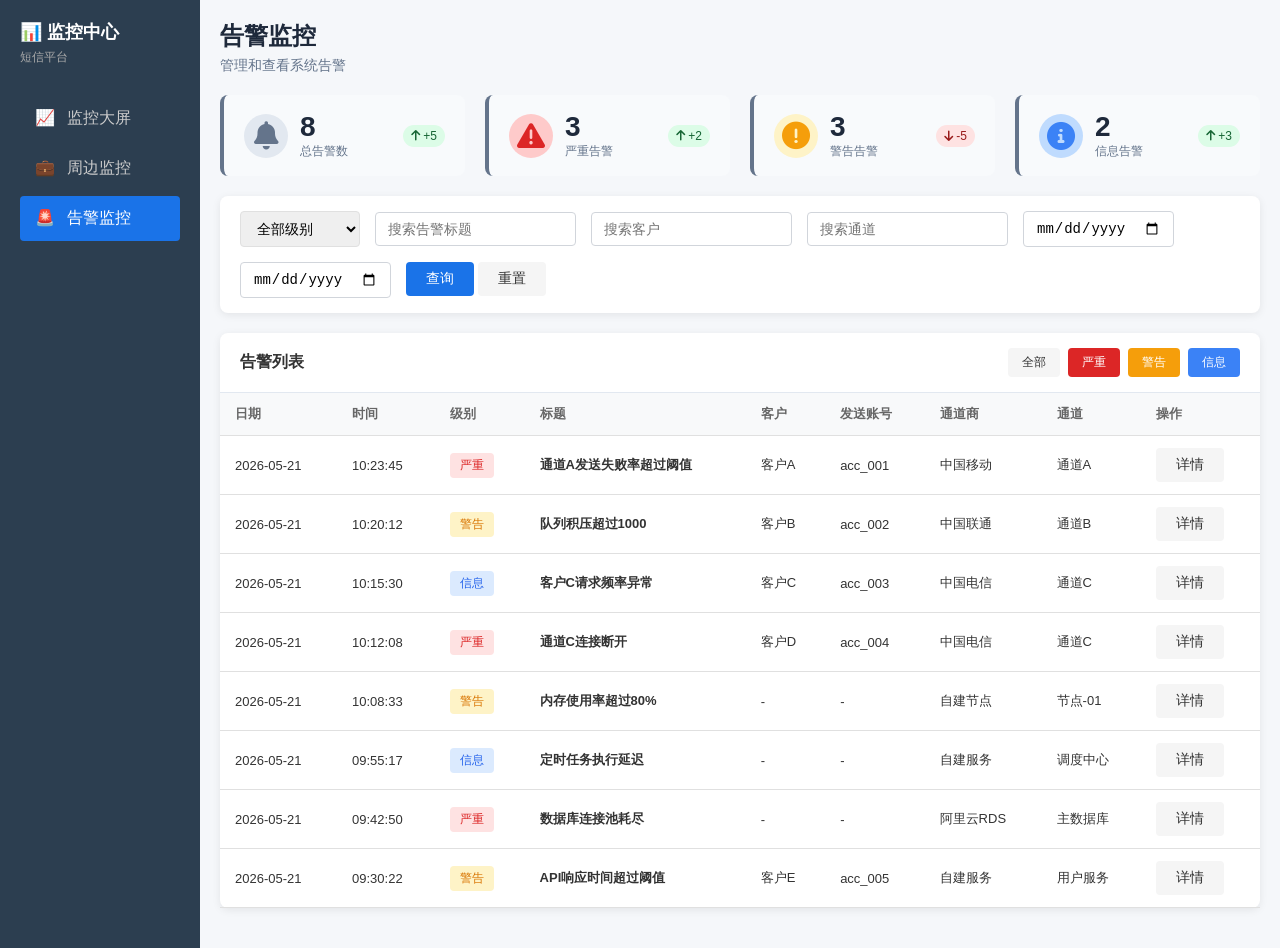
==== alerts.html @ 39b61f62 "init files" ====
<!DOCTYPE html>
<html lang="zh-CN">
<head>
  <meta charset="UTF-8">
  <meta name="viewport" content="width=device-width, initial-scale=1.0">
  <title>告警监控 - 短信平台监控中心</title>
  <link rel="stylesheet" href="https://cdnjs.cloudflare.com/ajax/libs/font-awesome/6.0.0-beta3/css/all.min.css">
  <link rel="stylesheet" href="styles/main.css">
</head>
<body>
  <div class="container">
    <aside class="sidebar">
      <div class="sidebar-logo">
        <h1>📊 监控中心</h1>
        <p>短信平台</p>
      </div>
      <div class="nav-tabs">
        <a href="index.html" class="nav-tab">
          <span class="nav-tab-icon">📈</span> 监控大屏
        </a>
        <a href="business.html" class="nav-tab">
          <span class="nav-tab-icon">💼</span> 周边监控
        </a>
        <!-- <a href="capacity.html" class="nav-tab">
          <span class="nav-tab-icon">⚡</span> 能力监控
        </a>
        <a href="logs.html" class="nav-tab">
          <span class="nav-tab-icon">📝</span> 日志监控
        </a> -->
        <a href="alerts.html" class="nav-tab active">
          <span class="nav-tab-icon">🚨</span> 告警监控
        </a>
      </div>
    </aside>

    <main class="main-content">
      <div class="page-header">
        <div>
          <h2>告警监控</h2>
          <p class="page-subtitle">管理和查看系统告警</p>
        </div>
      </div>

      <div class="alert-stats">
        <div class="stat-item">
          <div class="stat-icon total"><i class="fas fa-bell"></i></div>
          <div class="stat-content">
            <div class="stat-count" id="totalCount">8</div>
            <div class="stat-label">总告警数</div>
          </div>
          <div class="stat-trend up"><i class="fas fa-arrow-up"></i> +5</div>
        </div>
        <div class="stat-item">
          <div class="stat-icon critical"><i class="fas fa-exclamation-triangle"></i></div>
          <div class="stat-content">
            <div class="stat-count" id="criticalCount">3</div>
            <div class="stat-label">严重告警</div>
          </div>
          <div class="stat-trend up"><i class="fas fa-arrow-up"></i> +2</div>
        </div>
        <div class="stat-item">
          <div class="stat-icon warning"><i class="fas fa-exclamation-circle"></i></div>
          <div class="stat-content">
            <div class="stat-count" id="warningCount">3</div>
            <div class="stat-label">警告告警</div>
          </div>
          <div class="stat-trend down"><i class="fas fa-arrow-down"></i> -5</div>
        </div>
        <div class="stat-item">
          <div class="stat-icon info"><i class="fas fa-info-circle"></i></div>
          <div class="stat-content">
            <div class="stat-count" id="infoCount">2</div>
            <div class="stat-label">信息告警</div>
          </div>
          <div class="stat-trend up"><i class="fas fa-arrow-up"></i> +3</div>
        </div>
      </div>

      <div class="card" style="margin-bottom: 20px;">
        <div class="search-bar">
          <div class="search-item">
            <select class="search-select" id="levelFilter">
              <option value="">全部级别</option>
              <option value="critical">严重</option>
              <option value="warning">警告</option>
              <option value="info">信息</option>
            </select>
          </div>
          <div class="search-item">
            <input type="text" class="search-input" id="keywordSearch" placeholder="搜索告警标题">
          </div>
           <div class="search-item">
            <input type="text" class="search-input" id="keywordSearch" placeholder="搜索客户">
          </div>
           <div class="search-item">
            <input type="text" class="search-input" id="keywordSearch" placeholder="搜索通道">
          </div>
          <div class="search-item">
            <input type="date" class="search-input" id="startDate" placeholder="开始日期">
          </div>
          <div class="search-item">
            <input type="date" class="search-input" id="endDate" placeholder="结束日期">
          </div>
          <div class="search-actions">
            <button class="btn btn-primary" onclick="filterAlerts()">查询</button>
            <button class="btn btn-default" onclick="resetFilters()">重置</button>
          </div>
        </div>
      </div>

      <div class="card">
        <div class="card-header">
          <h3 class="card-title">告警列表</h3>
          <div class="card-actions">
            <button class="btn btn-default" onclick="showAllAlerts()">全部</button>
            <button class="btn btn-danger" onclick="filterByLevel('critical')">严重</button>
            <button class="btn btn-warning" onclick="filterByLevel('warning')">警告</button>
            <button class="btn btn-info" onclick="filterByLevel('info')">信息</button>
          </div>
        </div>
        <div class="table-container">
          <table class="table">
            <thead>
              <tr>
                <th>日期</th>
                <th>时间</th>
                <th>级别</th>
                <th>标题</th>
                <th>客户</th>
                <th>发送账号</th>
                <th>通道商</th>
                <th>通道</th>
                <th>操作</th>
              </tr>
            </thead>
            <tbody id="alertsTableBody">
            </tbody>
          </table>
        </div>
      </div>
    </main>
  </div>

  <div class="modal-overlay" id="alertDetailModal" style="display: none;">
    <div class="modal-content" style="max-width: 900px;">
      <div class="modal-header">
        <h3 class="modal-title">告警详情</h3>
        <button class="modal-close" onclick="closeAlertDetailModal()">
          <i class="fas fa-times"></i>
        </button>
      </div>
      <div class="modal-body" id="alertDetailBody">
      </div>
    </div>
  </div>

  <style>
    .page-header {
      display: flex;
      justify-content: space-between;
      align-items: center;
      margin-bottom: 20px;
    }
    .page-header h2 {
      margin: 0;
      font-size: 24px;
      color: #1e293b;
    }
    .page-subtitle {
      margin: 5px 0 0 0;
      color: #64748b;
      font-size: 14px;
    }
    .alert-stats {
      display: flex;
      gap: 20px;
      margin-bottom: 20px;
    }
    .stat-item {
      flex: 1;
      display: flex;
      align-items: center;
      padding: 16px 20px;
      background: #f8fafc;
      border-radius: 8px;
      gap: 12px;
      border-left: 4px solid #64748b;
    }
    .stat-icon {
      font-size: 28px;
      width: 44px;
      height: 44px;
      display: flex;
      align-items: center;
      justify-content: center;
      border-radius: 50%;
      background: rgba(255,255,255,0.8);
    }
    .stat-icon.total {
      color: #64748b;
      background: #e2e8f0;
    }
    .stat-icon.critical {
      color: #dc2626;
      background: #fecaca;
      border-left-color: #dc2626;
    }
    .stat-icon.warning {
      color: #f59e0b;
      background: #fef3c7;
    }
    .stat-icon.info {
      color: #3b82f6;
      background: #bfdbfe;
    }
    .stat-content {
      flex: 1;
    }
    .stat-count {
      font-size: 28px;
      font-weight: bold;
      color: #1e293b;
    }
    .stat-label {
      font-size: 12px;
      color: #64748b;
    }
    .stat-trend {
      font-size: 12px;
      font-weight: 500;
      padding: 4px 8px;
      border-radius: 12px;
    }
    .stat-trend.up {
      background: #dcfce7;
      color: #166534;
    }
    .stat-trend.down {
      background: #fee2e2;
      color: #991b1b;
    }
    .search-input {
      padding: 8px 12px;
      border: 1px solid #d1d5db;
      border-radius: 4px;
      font-size: 14px;
      min-width: 150px;
    }
    .search-input:focus {
      outline: none;
      border-color: #3b82f6;
    }
    .card-header {
      display: flex;
      justify-content: space-between;
      align-items: center;
      padding: 15px 20px;
      border-bottom: 1px solid #e2e8f0;
    }
    .card-actions {
      display: flex;
      gap: 8px;
    }
    .card-actions .btn {
      padding: 6px 14px;
      font-size: 12px;
    }
    .btn-danger {
      background: #dc2626;
      color: white;
    }
    .btn-danger:hover {
      background: #b91c1c;
    }
    .btn-warning {
      background: #f59e0b;
      color: white;
    }
    .btn-warning:hover {
      background: #d97706;
    }
    .btn-info {
      background: #3b82f6;
      color: white;
    }
    .btn-info:hover {
      background: #2563eb;
    }
    .btn-outline {
      background: transparent;
      color: #3b82f6;
      border: 1px solid #3b82f6;
    }
    .btn-outline:hover {
      background: #eff6ff;
    }
    .table-container {
      overflow-x: auto;
    }
    .alert-detail-section {
      margin-bottom: 16px;
      padding: 12px;
      background: #f8fafc;
      border-radius: 8px;
    }
    .alert-detail-row {
      display: grid;
      grid-template-columns: 1fr 1fr;
      gap: 16px;
    }
    .alert-detail-label {
      font-size: 12px;
      color: #64748b;
      margin-bottom: 4px;
    }
    .alert-detail-value {
      font-size: 14px;
      font-weight: 500;
      color: #1e293b;
    }
    .alert-detail-desc {
      font-size: 14px;
      color: #475569;
      line-height: 1.6;
    }
    .alert-timeline {
      margin-top: 20px;
      padding-top: 20px;
      border-top: 1px solid #e2e8f0;
    }
    .alert-timeline-item {
      display: flex;
      gap: 12px;
      margin-bottom: 12px;
      position: relative;
    }
    .alert-timeline-item:not(:last-child)::before {
      content: '';
      position: absolute;
      left: 4px;
      top: 14px;
      width: 2px;
      height: calc(100% + 2px);
      background: #cbd5e1;
    }
    .timeline-dot {
      width: 10px;
      height: 10px;
      border-radius: 50%;
      background: #3b82f6;
      margin-top: 4px;
      flex-shrink: 0;
      z-index: 1;
    }
    .timeline-dot.first {
      background: #dc2626;
    }
    .timeline-dot.last {
      background: #10b981;
    }
    .timeline-content {
      flex: 1;
    }
    .timeline-time {
      font-size: 12px;
      color: #94a3b8;
    }
    .timeline-text {
      font-size: 13px;
      color: #374151;
    }
    .status-badge {
      padding: 4px 10px;
      border-radius: 20px;
      font-size: 12px;
      font-weight: 500;
    }
    .status-pending {
      background: #fee2e2;
      color: #dc2626;
    }
    .status-processing {
      background: #fef3c7;
      color: #d97706;
    }
    .status-resolved {
      background: #dcfce7;
      color: #166534;
    }
    .tag-danger {
      background: #fee2e2;
      color: #dc2626;
    }
    .tag-warning {
      background: #fef3c7;
      color: #d97706;
    }
    .tag-info {
      background: #dbeafe;
      color: #2563eb;
    }
    .log-section {
      margin-top: 20px;
      padding: 16px;
      background: #0f172a;
      border-radius: 8px;
      max-height: 300px;
      overflow-y: auto;
    }
    .log-section h4 {
      color: #e2e8f0;
      margin: 0 0 12px 0;
      font-size: 14px;
    }
    .log-item {
      color: #94a3b8;
      font-family: 'Monaco', 'Consolas', monospace;
      font-size: 12px;
      line-height: 1.5;
      padding: 4px 0;
      border-bottom: 1px solid #1e293b;
    }
    .log-item:last-child {
      border-bottom: none;
    }
    .log-time {
      color: #64748b;
      margin-right: 8px;
    }
    .log-level {
      display: inline-block;
      width: 50px;
      text-align: center;
      padding: 2px 4px;
      border-radius: 4px;
      font-size: 10px;
      margin-right: 8px;
    }
    .log-level.ERROR {
      background: #dc2626;
      color: white;
    }
    .log-level.WARN {
      background: #f59e0b;
      color: white;
    }
    .log-level.INFO {
      background: #3b82f6;
      color: white;
    }
    .status-flow {
      margin-top: 20px;
      padding: 16px;
      background: #f8fafc;
      border-radius: 8px;
    }
    .status-flow h4 {
      margin: 0 0 12px 0;
      font-size: 14px;
      color: #1e293b;
    }
    .status-flow-desc {
      font-size: 13px;
      color: #64748b;
      line-height: 1.6;
    }
    .status-flow-steps {
      display: flex;
      gap: 20px;
      margin-top: 16px;
      padding-left: 20px;
    }
    .status-step {
      display: flex;
      flex-direction: column;
      align-items: center;
      position: relative;
    }
    .status-step:not(:last-child)::after {
      content: '';
      position: absolute;
      top: 15px;
      left: 25px;
      width: calc(100% + 20px);
      height: 2px;
      background: #cbd5e1;
    }
    .status-step-circle {
      width: 30px;
      height: 30px;
      border-radius: 50%;
      display: flex;
      align-items: center;
      justify-content: center;
      font-size: 14px;
      z-index: 1;
      background: #e2e8f0;
      color: #64748b;
    }
    .status-step.active .status-step-circle {
      background: #3b82f6;
      color: white;
    }
    .status-step.done .status-step-circle {
      background: #10b981;
      color: white;
    }
    .status-step-label {
      margin-top: 8px;
      font-size: 12px;
      color: #64748b;
      text-align: center;
    }
  </style>

  <script>
    const alertsData = [
      {
        id: 1,
        level: 'critical',
        title: '通道A发送失败率超过阈值',
        channel: '通道A',
        channelProvider: '中国移动',
        customer: '客户A',
        account: 'acc_001',
        status: 'processing',
        time: '2026-05-21 10:23:45',
        description: '通道A在过去5分钟内发送失败率达到15.3%，超过了10%的告警阈值。请检查通道状态和网络连接。',
        source: '短信网关',
        threshold: '10%',
        currentValue: '15.3%',
        timeline: [
          { time: '10:23:45', text: '触发告警，失败率达到15.3%', type: 'trigger' },
          { time: '10:24:00', text: '系统自动通知值班人员', type: 'system' },
          { time: '10:25:12', text: '运维人员开始处理', type: 'manual' }
        ],
        severity: 'P0',
        category: '通道异常',
        logs: [
          { time: '10:23:40', level: 'WARN', message: '发送失败率达到12%，接近阈值' },
          { time: '10:23:42', level: 'WARN', message: '发送失败率达到14%，即将触发告警' },
          { time: '10:23:45', level: 'ERROR', message: '发送失败率达到15.3%，触发严重告警' },
          { time: '10:23:46', level: 'INFO', message: '告警通知已发送至值班人员' },
          { time: '10:24:00', level: 'INFO', message: '短信网关开始执行健康检查' },
          { time: '10:24:15', level: 'WARN', message: '检测到网络延迟增加' },
          { time: '10:25:12', level: 'INFO', message: '运维人员已确认告警并开始排查' }
        ]
      },
      {
        id: 2,
        level: 'warning',
        title: '队列积压超过1000',
        channel: '通道B',
        channelProvider: '中国联通',
        customer: '客户B',
        account: 'acc_002',
        status: 'processing',
        time: '2026-05-21 10:20:12',
        description: '通道B的发送队列积压数量达到1256条，超过1000条的告警阈值。可能存在发送延迟风险。',
        source: '消息队列',
        threshold: '1000条',
        currentValue: '1256条',
        timeline: [
          { time: '10:20:12', text: '触发告警，队列积压1256条', type: 'trigger' },
          { time: '10:20:30', text: '系统启动扩容流程', type: 'system' }
        ],
        severity: 'P1',
        category: '性能告警',
        logs: [
          { time: '10:19:30', level: 'INFO', message: '队列长度达到800条' },
          { time: '10:19:45', level: 'WARN', message: '队列长度达到950条，接近阈值' },
          { time: '10:20:12', level: 'WARN', message: '队列长度达到1256条，触发告警' },
          { time: '10:20:30', level: 'INFO', message: '自动扩容流程已启动' },
          { time: '10:20:45', level: 'INFO', message: '新增处理节点已上线' }
        ]
      },
      {
        id: 3,
        level: 'info',
        title: '客户C请求频率异常',
        channel: '通道C',
        channelProvider: '中国电信',
        customer: '客户C',
        account: 'acc_003',
        status: 'resolved',
        time: '2026-05-21 10:15:30',
        description: '客户C的请求频率在短时间内增加了300%，已自动调整限流策略。',
        source: 'API网关',
        threshold: '正常频率',
        currentValue: '300%',
        timeline: [
          { time: '10:15:30', text: '检测到请求频率异常', type: 'trigger' },
          { time: '10:15:45', text: '自动调整限流策略', type: 'system' },
          { time: '10:18:00', text: '请求频率恢复正常，告警已解决', type: 'resolved' }
        ],
        severity: 'P3',
        category: '流量异常',
        logs: [
          { time: '10:15:20', level: 'INFO', message: '请求频率开始上升' },
          { time: '10:15:30', level: 'INFO', message: '检测到异常流量，触发告警' },
          { time: '10:15:45', level: 'INFO', message: '自动调整限流阈值' },
          { time: '10:17:00', level: 'INFO', message: '请求频率逐渐恢复正常' },
          { time: '10:18:00', level: 'INFO', message: '告警自动关闭' }
        ]
      },
      {
        id: 4,
        level: 'critical',
        title: '通道C连接断开',
        channel: '通道C',
        channelProvider: '中国电信',
        customer: '客户D',
        account: 'acc_004',
        status: 'resolved',
        time: '2026-05-21 10:12:08',
        description: '通道C与运营商的连接意外断开，系统已自动重连成功。',
        source: '通道管理',
        threshold: '-',
        currentValue: '已断开',
        timeline: [
          { time: '10:12:08', text: '检测到连接断开', type: 'trigger' },
          { time: '10:12:10', text: '自动尝试重连', type: 'system' },
          { time: '10:12:15', text: '重连成功，告警已解决', type: 'resolved' }
        ],
        severity: 'P0',
        category: '通道异常',
        logs: [
          { time: '10:12:05', level: 'WARN', message: '心跳超时，连接可能不稳定' },
          { time: '10:12:08', level: 'ERROR', message: '连接断开，触发严重告警' },
          { time: '10:12:10', level: 'INFO', message: '开始自动重连' },
          { time: '10:12:15', level: 'INFO', message: '重连成功，服务恢复正常' }
        ]
      },
      {
        id: 5,
        level: 'warning',
        title: '内存使用率超过80%',
        channel: '节点-01',
        channelProvider: '自建节点',
        customer: '-',
        account: '-',
        status: 'pending',
        time: '2026-05-21 10:08:33',
        description: '节点-01的内存使用率达到82%，建议关注并考虑扩容。',
        source: '监控系统',
        threshold: '80%',
        currentValue: '82%',
        timeline: [
          { time: '10:08:33', text: '触发告警，内存使用率82%', type: 'trigger' }
        ],
        severity: 'P1',
        category: '资源告警',
        logs: [
          { time: '10:05:00', level: 'INFO', message: '内存使用率75%' },
          { time: '10:07:00', level: 'WARN', message: '内存使用率79%，接近阈值' },
          { time: '10:08:33', level: 'WARN', message: '内存使用率82%，触发告警' }
        ]
      },
      {
        id: 6,
        level: 'info',
        title: '定时任务执行延迟',
        channel: '调度中心',
        channelProvider: '自建服务',
        customer: '-',
        account: '-',
        status: 'pending',
        time: '2026-05-21 09:55:17',
        description: '定时任务"数据同步"执行延迟5分钟，已自动重试。',
        source: '任务调度',
        threshold: '-',
        currentValue: '延迟5分钟',
        timeline: [
          { time: '09:55:17', text: '检测到任务延迟', type: 'trigger' },
          { time: '09:55:20', text: '自动重试任务', type: 'system' }
        ],
        severity: 'P3',
        category: '任务调度',
        logs: [
          { time: '09:50:00', level: 'INFO', message: '数据同步任务开始执行' },
          { time: '09:55:17', level: 'INFO', message: '任务执行超时，触发告警' },
          { time: '09:55:20', level: 'INFO', message: '任务自动重试中' }
        ]
      },
      {
        id: 7,
        level: 'critical',
        title: '数据库连接池耗尽',
        channel: '主数据库',
        channelProvider: '阿里云RDS',
        customer: '-',
        account: '-',
        status: 'resolved',
        time: '2026-05-21 09:42:50',
        description: '主数据库连接池连接数达到上限，已自动扩容连接池。',
        source: '数据库监控',
        threshold: '100',
        currentValue: '120',
        timeline: [
          { time: '09:42:50', text: '连接池耗尽，触发告警', type: 'trigger' },
          { time: '09:43:00', text: '自动扩容连接池至150', type: 'system' },
          { time: '09:45:00', text: '连接数恢复正常，告警已解决', type: 'resolved' }
        ],
        severity: 'P0',
        category: '数据库',
        logs: [
          { time: '09:40:00', level: 'INFO', message: '连接池使用量达到80%' },
          { time: '09:42:00', level: 'WARN', message: '连接池使用量达到95%' },
          { time: '09:42:50', level: 'ERROR', message: '连接池耗尽，触发严重告警' },
          { time: '09:43:00', level: 'INFO', message: '连接池已扩容至150' },
          { time: '09:45:00', level: 'INFO', message: '连接数恢复正常' }
        ]
      },
      {
        id: 8,
        level: 'warning',
        title: 'API响应时间超过阈值',
        channel: '用户服务',
        channelProvider: '自建服务',
        customer: '客户E',
        account: 'acc_005',
        status: 'processing',
        time: '2026-05-21 09:30:22',
        description: '用户服务API平均响应时间达到520ms，超过500ms的告警阈值。',
        source: 'API监控',
        threshold: '500ms',
        currentValue: '520ms',
        timeline: [
          { time: '09:30:22', text: '触发告警，响应时间520ms', type: 'trigger' },
          { time: '09:32:00', text: '运维人员介入分析', type: 'manual' }
        ],
        severity: 'P1',
        category: '性能告警',
        logs: [
          { time: '09:28:00', level: 'INFO', message: '平均响应时间450ms' },
          { time: '09:29:30', level: 'WARN', message: '平均响应时间490ms，接近阈值' },
          { time: '09:30:22', level: 'WARN', message: '平均响应时间520ms，触发告警' },
          { time: '09:32:00', level: 'INFO', message: '运维人员已介入分析' }
        ]
      }
    ];

    function getLevelText(level) {
      const map = { critical: '严重', warning: '警告', info: '信息' };
      return map[level] || level;
    }

    function getLevelClass(level) {
      const map = { critical: 'tag-danger', warning: 'tag-warning', info: 'tag-info' };
      return map[level] || 'tag';
    }

    function renderAlerts(data = alertsData) {
      const tbody = document.getElementById('alertsTableBody');
      tbody.innerHTML = data.map(item => `
        <tr>
          <td>${item.time.split(' ')[0]}</td>
          <td>${item.time.split(' ')[1]}</td>
          <td><span class="tag ${getLevelClass(item.level)}">${getLevelText(item.level)}</span></td>
          <td><strong>${item.title}</strong></td>
          <td>${item.customer || '-'}</td>
          <td>${item.account || '-'}</td>
          <td>${item.channelProvider || '-'}</td>
          <td>${item.channel}</td>
          <td>
            <button class="btn btn-default" onclick="showAlertDetail(${item.id})">详情</button>
          </td>
        </tr>
      `).join('');

      updateStats(data);
    }

    function updateStats(data) {
      const total = data.length;
      const critical = data.filter(a => a.level === 'critical').length;
      const warning = data.filter(a => a.level === 'warning').length;
      const info = data.filter(a => a.level === 'info').length;
      
      document.getElementById('totalCount').textContent = total;
      document.getElementById('criticalCount').textContent = critical;
      document.getElementById('warningCount').textContent = warning;
      document.getElementById('infoCount').textContent = info;
    }

    function filterAlerts() {
      const level = document.getElementById('levelFilter').value;
      const keyword = document.getElementById('keywordSearch').value.toLowerCase();
      const startDate = document.getElementById('startDate').value;
      const endDate = document.getElementById('endDate').value;

      let filtered = alertsData;

      if (level) {
        filtered = filtered.filter(a => a.level === level);
      }
      if (keyword) {
        filtered = filtered.filter(a => a.title.toLowerCase().includes(keyword) || 
                                        a.channel.toLowerCase().includes(keyword) ||
                                        a.customer.toLowerCase().includes(keyword));
      }
      if (startDate) {
        filtered = filtered.filter(a => a.time.split(' ')[0] >= startDate);
      }
      if (endDate) {
        filtered = filtered.filter(a => a.time.split(' ')[0] <= endDate);
      }

      renderAlerts(filtered);
    }

    function resetFilters() {
      document.getElementById('levelFilter').value = '';
      document.getElementById('keywordSearch').value = '';
      document.getElementById('startDate').value = '';
      document.getElementById('endDate').value = '';
      renderAlerts(alertsData);
    }

    function filterByLevel(level) {
      document.getElementById('levelFilter').value = level;
      filterAlerts();
    }

    function showAllAlerts() {
      resetFilters();
    }

    function showAlertDetail(id) {
      const alert = alertsData.find(a => a.id === id);
      if (!alert) return;

      const logsHtml = alert.logs.map(log => `
        <div class="log-item">
          <span class="log-time">[${log.time}]</span>
          <span class="log-level ${log.level}">${log.level}</span>
          ${log.message}
        </div>
      `).join('');

      const html = `
        <div class="alert-detail-row">
          <div class="alert-detail-section">
            <div class="alert-detail-label">告警级别</div>
            <div class="alert-detail-value">
              <span class="tag ${getLevelClass(alert.level)}">${getLevelText(alert.level)}</span>
            </div>
          </div>
          <div class="alert-detail-section">
            <div class="alert-detail-label">严重程度</div>
            <div class="alert-detail-value">${alert.severity}</div>
          </div>
        </div>
        <div class="alert-detail-row">
          <div class="alert-detail-section">
            <div class="alert-detail-label">告警标题</div>
            <div class="alert-detail-value">${alert.title}</div>
          </div>
          <div class="alert-detail-section">
            <div class="alert-detail-label">告警分类</div>
            <div class="alert-detail-value">${alert.category}</div>
          </div>
        </div>
        <div class="alert-detail-row">
          <div class="alert-detail-section">
            <div class="alert-detail-label">客户</div>
            <div class="alert-detail-value">${alert.customer || '-'}</div>
          </div>
          <div class="alert-detail-section">
            <div class="alert-detail-label">发送账号</div>
            <div class="alert-detail-value">${alert.account || '-'}</div>
          </div>
        </div>
        <div class="alert-detail-row">
          <div class="alert-detail-section">
            <div class="alert-detail-label">通道商</div>
            <div class="alert-detail-value">${alert.channelProvider || '-'}</div>
          </div>
          <div class="alert-detail-section">
            <div class="alert-detail-label">通道</div>
            <div class="alert-detail-value">${alert.channel}</div>
          </div>
        </div>
        <div class="alert-detail-section">
          <div class="alert-detail-label">告警来源</div>
          <div class="alert-detail-value">${alert.source}</div>
        </div>
        <div class="alert-detail-section">
          <div class="alert-detail-label">告警时间</div>
          <div class="alert-detail-value">${alert.time}</div>
        </div>
        <div class="alert-detail-section">
          <div class="alert-detail-label">阈值/当前值</div>
          <div class="alert-detail-value">
            <span style="color: #64748b;">阈值:</span> ${alert.threshold} 
            <span style="margin: 0 8px;">|</span> 
            <span style="color: #dc2626;">当前:</span> ${alert.currentValue}
          </div>
        </div>
        <div class="alert-detail-section">
          <div class="alert-detail-label">详细描述</div>
          <div class="alert-detail-desc">${alert.description}</div>
        </div>
        <div class="log-section">
          <h4><i class="fas fa-file-alt"></i> 详细日志信息</h4>
          ${logsHtml}
        </div>
        <div style="display: flex; gap: 10px; justify-content: flex-end; margin-top: 20px;">
          <button class="btn btn-default" onclick="closeAlertDetailModal()">关闭</button>
        </div>
      `;

      document.getElementById('alertDetailBody').innerHTML = html;
      document.getElementById('alertDetailModal').style.display = 'flex';
    }

    function closeAlertDetailModal() {
      document.getElementById('alertDetailModal').style.display = 'none';
    }

    function exportAlerts() {
      const headers = ['ID', '级别', '标题', '客户', '发送账号', '通道商', '通道', '时间', '来源', '描述'];
      const rows = alertsData.map(item => [
        item.id,
        getLevelText(item.level),
        item.title,
        item.customer || '-',
        item.account || '-',
        item.channelProvider || '-',
        item.channel,
        item.time,
        item.source,
        item.description
      ]);

      const csvContent = [headers.join(','), ...rows.map(row => row.map(cell => `"${cell}"`).join(','))].join('\n');
      const blob = new Blob(['\uFEFF' + csvContent], { type: 'text/csv;charset=utf-8;' });
      const link = document.createElement('a');
      const url = URL.createObjectURL(blob);
      link.setAttribute('href', url);
      link.setAttribute('download', `alerts_${new Date().toISOString().split('T')[0]}.csv`);
      link.style.visibility = 'hidden';
      document.body.appendChild(link);
      link.click();
      document.body.removeChild(link);
    }

    document.getElementById('alertDetailModal').addEventListener('click', function(e) {
      if (e.target === this) {
        closeAlertDetailModal();
      }
    });

    renderAlerts(alertsData);
  </script>
</body>
</html>
---- styles/main.css ----
* { margin: 0; padding: 0; box-sizing: border-box; }

:root {
  --primary-color: #1a73e8;
  --success-color: #4caf50;
  --warning-color: #ff9800;
  --danger-color: #f44336;
  --bg-color: #f5f7fa;
  --card-bg: #fff;
  --text-primary: #333;
  --text-secondary: #666;
  --border-color: #e0e0e0;
}

body {
  font-family: -apple-system, BlinkMacSystemFont, 'Segoe UI', Roboto, 'Helvetica Neue', Arial, sans-serif;
  background: var(--bg-color);
  color: var(--text-primary);
}

.container {
  display: flex;
  min-height: 100vh;
}

.sidebar {
  width: 200px;
  background: #2c3e50;
  color: white;
  padding: 20px;
}

.sidebar-logo h1 {
  font-size: 18px;
  margin-bottom: 5px;
}

.sidebar-logo p {
  font-size: 12px;
  color: #aaa;
}

.nav-tabs {
  margin-top: 30px;
}

.nav-tab {
  display: block;
  padding: 12px 15px;
  color: #ccc;
  text-decoration: none;
  margin-bottom: 5px;
  border-radius: 4px;
  transition: all 0.3s;
}

.nav-tab:hover, .nav-tab.active {
  background: var(--primary-color);
  color: white;
}

.nav-tab-icon {
  margin-right: 8px;
}

.main-content {
  flex: 1;
  padding: 20px;
  overflow-y: auto;
}

.card {
  background: var(--card-bg);
  border-radius: 8px;
  box-shadow: 0 2px 8px rgba(0,0,0,0.08);
  margin-bottom: 20px;
}

.card-header {
  display: flex;
  justify-content: space-between;
  align-items: center;
  padding: 15px 20px;
  border-bottom: 1px solid var(--border-color);
}

.card-title {
  font-size: 16px;
  font-weight: 600;
}

.card-body {
  padding: 20px;
}

.realtime-badge {
  font-size: 12px;
  color: var(--success-color);
}

.search-bar {
  display: flex;
  gap: 15px;
  padding: 15px 20px;
  flex-wrap: wrap;
}

.search-item {
  display: flex;
  align-items: center;
}

.search-select {
  padding: 8px 12px;
  border: 1px solid var(--border-color);
  border-radius: 4px;
  font-size: 14px;
  min-width: 120px;
}

.btn {
  padding: 8px 20px;
  border: none;
  border-radius: 4px;
  cursor: pointer;
  font-size: 14px;
}

.btn-primary {
  background: var(--primary-color);
  color: white;
}

.btn-default {
  background: #f5f5f5;
  color: var(--text-primary);
}

.btn-default:hover {
  background: #e0e0e0;
}

.tab-container {
  margin-bottom: 20px;
}

.tab-switch {
  display: flex;
  gap: 10px;
  background: var(--card-bg);
  padding: 5px;
  border-radius: 8px;
  box-shadow: 0 2px 8px rgba(0,0,0,0.08);
}

.tab-btn {
  padding: 10px 25px;
  border: none;
  border-radius: 6px;
  cursor: pointer;
  font-size: 14px;
  background: transparent;
  color: var(--text-secondary);
  transition: all 0.3s;
}

.tab-btn.active {
  background: var(--primary-color);
  color: white;
}

.tab-content {
  display: none;
}

.tab-content.show {
  display: block !important;
}

.mini-cards-grid {
  display: grid;
  grid-template-columns: repeat(5, 1fr);
  gap: 15px;
  padding: 20px;
}

.mini-card {
  background: linear-gradient(135deg, #667eea 0%, #764ba2 100%);
  border-radius: 8px;
  padding: 15px;
  color: white;
}

.mini-card-title {
  font-size: 12px;
  opacity: 0.8;
  margin-bottom: 8px;
}

.mini-card-content {
  display: flex;
  justify-content: space-between;
  align-items: center;
}

.mini-item {
  display: flex;
  align-items: center;
  gap: 5px;
}

.mini-badge {
  font-size: 10px;
  padding: 2px 6px;
  border-radius: 10px;
}

.mini-badge.client {
  background: rgba(255,255,255,0.3);
}

.mini-badge.channel {
  background: rgba(255,255,255,0.5);
}

.mini-value {
  font-size: 20px;
  font-weight: bold;
}

.charts-row {
  display: grid;
  grid-template-columns: repeat(2, 1fr);
  gap: 20px;
  margin-bottom: 20px;
}

.chart-card {
  flex: 1;
}

.chart-container {
  height: 250px;
  display: flex;
  align-items: center;
  justify-content: center;
  background: #fafafa;
  border-radius: 8px;
  margin: 15px;
}

.bar-chart-container {
  padding: 10px;
}

.bar-item {
  margin-bottom: 12px;
}

.bar-label {
  display: inline-block;
  width: 60px;
  font-size: 13px;
  color: var(--text-secondary);
}

.bar-wrapper {
  display: inline-block;
  width: calc(100% - 70px);
  height: 24px;
  background: #e8f0fe;
  border-radius: 4px;
  overflow: hidden;
}

.bar-fill {
  height: 100%;
  background: linear-gradient(90deg, var(--primary-color), #4285f4);
  text-align: right;
  padding-right: 10px;
  line-height: 24px;
  color: white;
  font-size: 12px;
  font-weight: 500;
}

.gauge-chart {
  display: flex;
  justify-content: space-around;
  padding: 20px;
}

.gauge-item {
  text-align: center;
}

.gauge-ring {
  width: 100px;
  height: 100px;
  border-radius: 50%;
  background: conic-gradient(var(--success-color) 0deg, var(--success-color) calc(var(--percent) * 3.6deg), #e0e0e0 calc(var(--percent) * 3.6deg));
  display: flex;
  align-items: center;
  justify-content: center;
  margin-bottom: 10px;
  position: relative;
}

.gauge-ring::before {
  content: '';
  position: absolute;
  width: 70px;
  height: 70px;
  background: white;
  border-radius: 50%;
}

.gauge-value {
  position: relative;
  font-size: 18px;
  font-weight: bold;
  color: var(--text-primary);
}

.gauge-ring.warning {
  background: conic-gradient(var(--warning-color) 0deg, var(--warning-color) calc(var(--percent) * 3.6deg), #e0e0e0 calc(var(--percent) * 3.6deg));
}

.gauge-ring.danger {
  background: conic-gradient(var(--danger-color) 0deg, var(--danger-color) calc(var(--percent) * 3.6deg), #e0e0e0 calc(var(--percent) * 3.6deg));
}

.gauge-label {
  font-size: 13px;
  color: var(--text-secondary);
}

.table {
  width: 100%;
  border-collapse: collapse;
  font-size: 13px;
}

.table th, .table td {
  padding: 12px 15px;
  text-align: left;
  border-bottom: 1px solid var(--border-color);
}

.table th {
  background: #f8f9fa;
  font-weight: 600;
  color: var(--text-secondary);
}

.tag {
  display: inline-block;
  padding: 4px 10px;
  border-radius: 4px;
  font-size: 12px;
}

.tag-success {
  background: #e8f5e9;
  color: var(--success-color);
}

.tag-warning {
  background: #fff3e0;
  color: var(--warning-color);
}

.tag-info {
  background: #e3f2fd;
  color: var(--primary-color);
}

.grid-2 {
  display: grid;
  grid-template-columns: repeat(2, 1fr);
  gap: 20px;
}

.grid-3 {
  display: grid;
  grid-template-columns: repeat(3, 1fr);
  gap: 20px;
}

.error-code-card {
  background: white;
  border-radius: 8px;
  box-shadow: 0 2px 8px rgba(0,0,0,0.08);
  overflow: hidden;
}

.error-code-header {
  background: #f8fafd;
  padding: 12px 15px;
  border-bottom: 1px solid #eef2f6;
  text-align: center;
}

.error-code-header h4 {
  font-size: 14px;
  font-weight: 600;
  color: #0f172a;
  display: flex;
  align-items: center;
  justify-content: center;
  gap: 8px;
}

.error-code-header .badge {
  background: #e2e8f0;
  border-radius: 40px;
  font-size: 10px;
  padding: 2px 8px;
  font-weight: normal;
  color: #334155;
}

.error-chart-box {
  height: 280px;
  margin: 10px 0;
}

.error-stats {
  padding: 10px 15px;
  background: #ffffff;
  border-top: 1px solid #edf2f7;
  font-size: 11px;
  color: #334155;
  display: flex;
  justify-content: space-between;
}

.error-stats span {
  font-weight: 600;
  color: #1e293b;
}

@media (max-width: 1200px) {
  .mini-cards-grid {
    grid-template-columns: repeat(3, 1fr);
  }
  .grid-2, .grid-3 {
    grid-template-columns: 1fr;
  }
}

@media (max-width: 768px) {
  .sidebar {
    width: 100%;
  }
  .container {
    flex-direction: column;
  }
  .mini-cards-grid {
    grid-template-columns: repeat(2, 1fr);
  }
}
/* ==================== 长链接监控样式 ==================== */
.long-link-tabs {
  display: flex;
  gap: 10px;
  background: #f1f5f9;
  padding: 4px;
  border-radius: 8px;
}

.long-link-content {
  padding: 15px 20px;
}

.sub-tab-container {
  display: flex;
  gap: 8px;
  margin-bottom: 15px;
}

.sub-tab-btn {
  background: none;
  border: none;
  padding: 8px 20px;
  font-size: 13px;
  font-weight: 500;
  border-radius: 6px;
  color: #64748b;
  cursor: pointer;
  transition: all 0.2s;
}

.sub-tab-btn:hover {
  background: #e2e8f0;
}

.sub-tab-btn.active {
  background: var(--primary-color);
  color: white;
  font-weight: 600;
}

/* ==================== 客户分析错误码tab切换样式 ==================== */
.tab-switch {
  display: flex;
  gap: 6px;
  background: #f1f5f9;
  padding: 4px;
  border-radius: 6px;
}

.tab-btn {
  background: none;
  border: none;
  padding: 6px 16px;
  font-size: 12px;
  font-weight: 500;
  border-radius: 4px;
  color: #64748b;
  cursor: pointer;
  transition: all 0.2s;
}

.tab-btn:hover {
  background: #e2e8f0;
}

.tab-btn.active {
  background: var(--primary-color);
  color: white;
  font-weight: 600;
}

/* 时间选择按钮样式 */
.time-btn {
  background: none;
  border: none;
  padding: 4px 12px;
  font-size: 11px;
  font-weight: 500;
  border-radius: 4px;
  color: #64748b;
  cursor: pointer;
  transition: all 0.2s;
}

.time-btn:hover {
  background: #e2e8f0;
}

.time-btn.active {
  background: var(--primary-color);
  color: white;
  font-weight: 600;
}

.data-table {
  width: 100%;
  border-collapse: collapse;
  font-size: 13px;
}

.data-table th {
  text-align: left;
  padding: 12px 10px;
  background: #f8fafd;
  color: #475569;
  font-weight: 600;
  border-bottom: 2px solid #e2e8f0;
}

.data-table td {
  padding: 12px 10px;
  border-bottom: 1px solid #f1f5f9;
  vertical-align: middle;
}

.data-table tr:hover {
  background: #f8fafd;
}

.badge {
  padding: 4px 10px;
  border-radius: 30px;
  font-size: 11px;
  font-weight: 500;
  display: inline-block;
}

.badge-normal {
  background: #dcfce7;
  color: #15803d;
}

.badge-abnormal {
  background: #fee2e2;
  color: #b91c1c;
}

.btn-icon {
  background: none;
  border: none;
  font-size: 12px;
  cursor: pointer;
  margin: 0 4px;
  padding: 6px 12px;
  border-radius: 6px;
  transition: 0.15s;
  color: #64748b;
}

.btn-icon:hover {
  background: #e2e8f0;
}

.btn-danger {
  color: #dc2626;
}

.btn-danger:hover {
  background: #fee2e2;
}

.btn-success {
  color: #10b981;
}

.btn-success:hover {
  background: #dcfce7;
}

.btn-warning {
  color: #f59e0b;
}

.btn-warning:hover {
  background: #fef3c7;
}

.drill-detail {
  margin-top: 20px;
  background: #f8fafd;
  border-radius: 12px;
  padding: 16px 20px;
  border-left: 4px solid #3b82f6;
}

.drill-title {
  font-weight: 600;
  margin-bottom: 14px;
  display: flex;
  justify-content: space-between;
  align-items: center;
  font-size: 14px;
  color: #1e293b;
}

.close-drill {
  cursor: pointer;
  background: #e2e8f0;
  border: none;
  padding: 4px 14px;
  border-radius: 40px;
  font-size: 12px;
  color: #475569;
}

.close-drill:hover {
  background: #cbd5e1;
}

.link-entity {
  background: white;
  border-radius: 10px;
  padding: 14px 16px;
  margin-bottom: 10px;
  border: 1px solid #e2e8f0;
}

.link-entity:last-child {
  margin-bottom: 0;
}

.reason-text {
  background: #fff7ed;
  border-left: 3px solid #f97316;
  padding: 6px 10px;
  margin-top: 8px;
  font-size: 11px;
  color: #9a3412;
  border-radius: 6px;
}

.small-text {
  font-size: 12px;
  color: #64748b;
  margin-top: 4px;
}

/* ==================== 弹窗样式 ==================== */
.modal-overlay {
  position: fixed;
  top: 0;
  left: 0;
  right: 0;
  bottom: 0;
  background: rgba(0, 0, 0, 0.5);
  display: flex;
  align-items: center;
  justify-content: center;
  z-index: 1000;
}

.modal-content {
  background: white;
  border-radius: 12px;
  width: 90%;
  max-width: 800px;
  max-height: 80vh;
  overflow: hidden;
  box-shadow: 0 20px 60px rgba(0, 0, 0, 0.3);
}

.modal-header {
  display: flex;
  justify-content: space-between;
  align-items: center;
  padding: 16px 20px;
  border-bottom: 1px solid #e2e8f0;
  background: #f8fafc;
}

.modal-title {
  font-size: 16px;
  font-weight: 600;
  color: #1e293b;
}

.modal-close {
  background: none;
  border: none;
  font-size: 18px;
  color: #64748b;
  cursor: pointer;
  padding: 4px 8px;
  border-radius: 6px;
  transition: 0.2s;
}

.modal-close:hover {
  background: #e2e8f0;
  color: #334155;
}

.modal-body {
  padding: 20px;
  max-height: calc(80vh - 60px);
  overflow-y: auto;
}

/* ==================== 拓扑图图例样式 ==================== */
.legend {
  display: flex;
  flex-wrap: wrap;
  gap: 20px;
  margin-bottom: 16px;
  padding: 12px 20px;
  background: #f8fafc;
  border-radius: 8px;
  font-size: 12px;
  align-items: center;
}

.legend-item {
  display: inline-flex;
  align-items: center;
  gap: 8px;
}

.legend-color {
  width: 20px;
  height: 14px;
  border-radius: 10px;
}

.legend-line {
  width: 28px;
  height: 3px;
  border-radius: 2px;
}

.legend-dash {
  width: 28px;
  height: 2px;
  background: repeating-linear-gradient(90deg, #94a3b8 0px, #94a3b8 5px, transparent 5px, transparent 10px);
}

/* ==================== 拓扑图详情面板样式 ==================== */
.detail-panel {
  position: fixed;
  top: 100px;
  right: 28px;
  width: 350px;
  background: #ffffff;
  border-radius: 12px;
  box-shadow: 0 25px 40px -12px rgba(0,0,0,0.3);
  border: 1px solid #e2e8f0;
  z-index: 1000;
  transition: transform 0.2s ease, opacity 0.2s;
  opacity: 0;
  transform: translateX(30px);
  pointer-events: none;
}

.detail-panel.show {
  opacity: 1;
  transform: translateX(0);
  pointer-events: auto;
}

.detail-header {
  background: #0f172a;
  color: white;
  padding: 14px 20px;
  border-radius: 12px 12px 0 0;
  font-weight: 600;
  font-size: 1rem;
  display: flex;
  justify-content: space-between;
  align-items: center;
}

.detail-header button {
  background: none;
  border: none;
  color: #cbd5e6;
  font-size: 22px;
  cursor: pointer;
  transition: color 0.2s;
  line-height: 1;
}

.detail-header button:hover {
  color: white;
}

.detail-content {
  padding: 20px 22px;
  font-size: 0.85rem;
  max-height: 480px;
  overflow-y: auto;
}

.detail-row {
  display: flex;
  border-bottom: 1px solid #eef2f8;
  padding: 10px 0;
}

.detail-label {
  width: 105px;
  font-weight: 600;
  color: #334155;
}

.detail-value {
  flex: 1;
  color: #0f172a;
  word-break: break-word;
}

.status-badge {
  display: inline-block;
  padding: 2px 10px;
  border-radius: 30px;
  font-size: 0.7rem;
  font-weight: 500;
}

.status-normal {
  background: #dcfce7;
  color: #15803d;
}

.status-error {
  background: #fee2e2;
  color: #b91c1c;
}
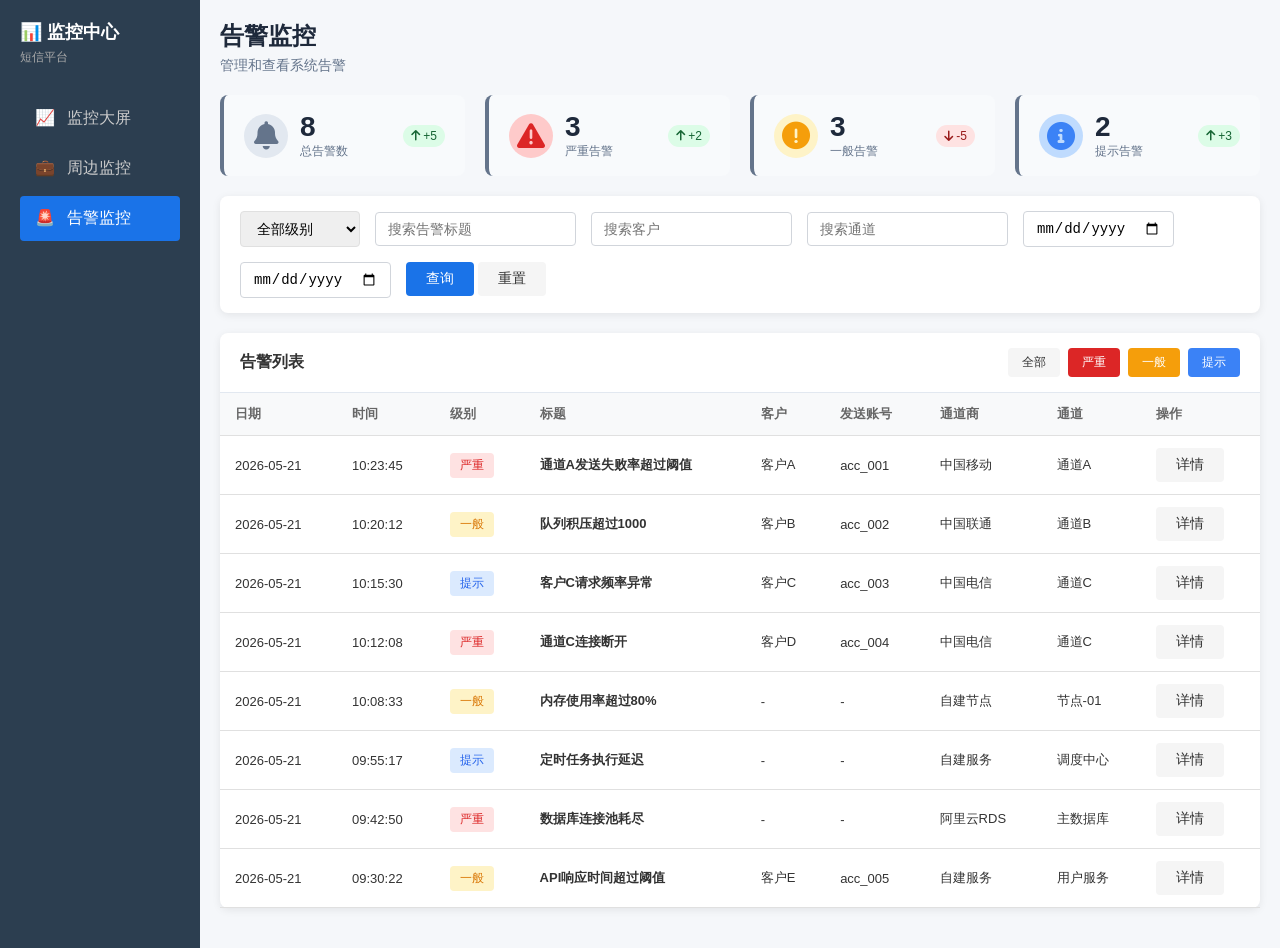
==== commit e0128025: "监控大屏     平台概览：         QPS 改成 并发  ===》完成        长链接监控->链接监控  ===》完成        添加客户名称/账号搜索   ===》完成     " ====
--- a/alerts.html
+++ b/alerts.html
@@ -62,7 +62,7 @@
           <div class="stat-icon warning"><i class="fas fa-exclamation-circle"></i></div>
           <div class="stat-content">
             <div class="stat-count" id="warningCount">3</div>
-            <div class="stat-label">警告告警</div>
+            <div class="stat-label">一般告警</div>
           </div>
           <div class="stat-trend down"><i class="fas fa-arrow-down"></i> -5</div>
         </div>
@@ -70,7 +70,7 @@
           <div class="stat-icon info"><i class="fas fa-info-circle"></i></div>
           <div class="stat-content">
             <div class="stat-count" id="infoCount">2</div>
-            <div class="stat-label">信息告警</div>
+            <div class="stat-label">提示告警</div>
           </div>
           <div class="stat-trend up"><i class="fas fa-arrow-up"></i> +3</div>
         </div>
@@ -82,8 +82,8 @@
             <select class="search-select" id="levelFilter">
               <option value="">全部级别</option>
               <option value="critical">严重</option>
-              <option value="warning">警告</option>
-              <option value="info">信息</option>
+              <option value="warning">一般</option>
+              <option value="info">提示</option>
             </select>
           </div>
           <div class="search-item">
@@ -114,8 +114,8 @@
           <div class="card-actions">
             <button class="btn btn-default" onclick="showAllAlerts()">全部</button>
             <button class="btn btn-danger" onclick="filterByLevel('critical')">严重</button>
-            <button class="btn btn-warning" onclick="filterByLevel('warning')">警告</button>
-            <button class="btn btn-info" onclick="filterByLevel('info')">信息</button>
+            <button class="btn btn-warning" onclick="filterByLevel('warning')">一般</button>
+            <button class="btn btn-info" onclick="filterByLevel('info')">提示</button>
           </div>
         </div>
         <div class="table-container">
@@ -741,7 +741,7 @@
     ];
 
     function getLevelText(level) {
-      const map = { critical: '严重', warning: '警告', info: '信息' };
+      const map = { critical: '严重', warning: '一般', info: '提示' };
       return map[level] || level;
     }
 
--- a/styles/main.css
+++ b/styles/main.css
@@ -471,6 +471,73 @@
 
 .long-link-content {
   padding: 15px 20px;
+}
+/* 
+.long-link-search {
+  display: flex;
+  gap: 15px;
+  align-items: center;
+  padding: 12px 15px;
+  background: #f8fafc;
+  border-radius: 8px;
+  margin-bottom: 15px;
+  flex-wrap: wrap;
+}
+
+.long-link-content .search-item {
+  display: flex;
+  align-items: center;
+  gap: 8px;
+}
+
+.long-link-content .search-input {
+  padding: 8px 14px;
+  border: 1px solid #e2e8f0;
+  border-radius: 6px;
+  font-size: 13px;
+  min-width: 160px;
+  transition: all 0.2s ease;
+  background: white;
+}
+
+.long-link-content .search-input:focus {
+  outline: none;
+  border-color: var(--primary-color);
+  box-shadow: 0 0 0 3px rgba(59, 130, 246, 0.1);
+}
+
+.long-link-content .search-input::placeholder {
+  color: #94a3b8;
+}
+
+.long-link-content .btn {
+  padding: 8px 18px;
+  border: none;
+  border-radius: 6px;
+  font-size: 13px;
+  font-weight: 500;
+  cursor: pointer;
+  transition: all 0.2s ease;
+}
+
+.long-link-content .btn-primary {
+  background: var(--primary-color);
+  color: white;
+}
+
+.long-link-content .btn-primary:hover {
+  background: #2563eb;
+}
+
+.long-link-content .btn-default {
+  background: white;
+  color: var(--text-primary);
+  border: 1px solid #e2e8f0;
+}
+
+.long-link-content .btn-default:hover {
+  background: #f1f5f9;
+  border-color: #cbd5e1;
 }
 
 .sub-tab-container {
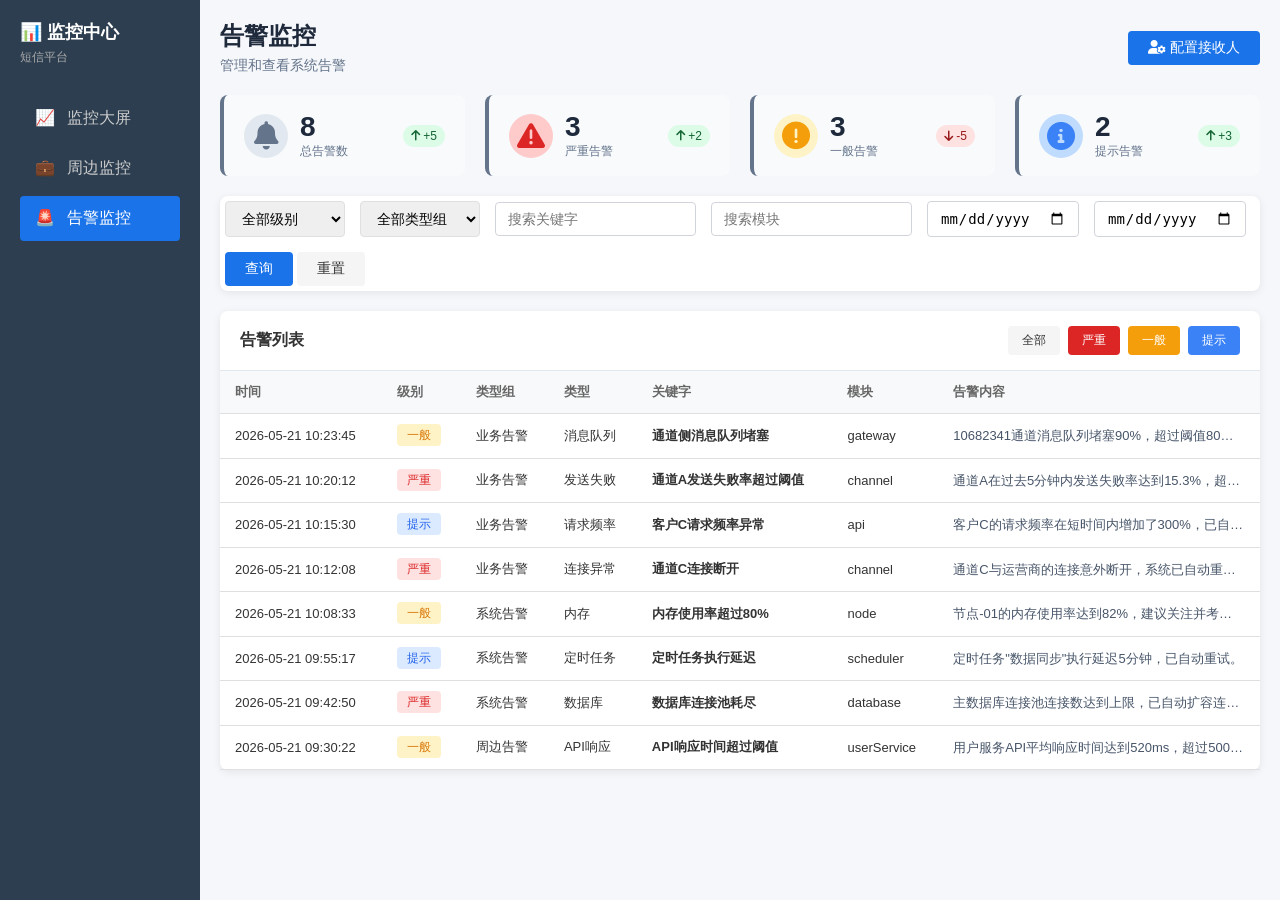
==== commit 7f24731d: "完善告警监控原型" ====
--- a/alerts.html
+++ b/alerts.html
@@ -21,12 +21,6 @@
         <a href="business.html" class="nav-tab">
           <span class="nav-tab-icon">💼</span> 周边监控
         </a>
-        <!-- <a href="capacity.html" class="nav-tab">
-          <span class="nav-tab-icon">⚡</span> 能力监控
-        </a>
-        <a href="logs.html" class="nav-tab">
-          <span class="nav-tab-icon">📝</span> 日志监控
-        </a> -->
         <a href="alerts.html" class="nav-tab active">
           <span class="nav-tab-icon">🚨</span> 告警监控
         </a>
@@ -38,6 +32,11 @@
         <div>
           <h2>告警监控</h2>
           <p class="page-subtitle">管理和查看系统告警</p>
+        </div>
+        <div class="page-actions">
+          <button class="btn btn-primary" onclick="openConfigSidebar()">
+            <i class="fas fa-user-cog"></i> 配置接收人
+          </button>
         </div>
       </div>
 
@@ -87,13 +86,18 @@
             </select>
           </div>
           <div class="search-item">
-            <input type="text" class="search-input" id="keywordSearch" placeholder="搜索告警标题">
-          </div>
-           <div class="search-item">
-            <input type="text" class="search-input" id="keywordSearch" placeholder="搜索客户">
-          </div>
-           <div class="search-item">
-            <input type="text" class="search-input" id="keywordSearch" placeholder="搜索通道">
+            <select class="search-select" id="typeGroupFilter">
+              <option value="">全部类型组</option>
+              <option value="system">系统告警</option>
+              <option value="business">业务告警</option>
+              <option value="peripheral">周边告警</option>
+            </select>
+          </div>
+          <div class="search-item">
+            <input type="text" class="search-input" id="keywordSearch" placeholder="搜索关键字">
+          </div>
+          <div class="search-item">
+            <input type="text" class="search-input" id="moduleSearch" placeholder="搜索模块">
           </div>
           <div class="search-item">
             <input type="date" class="search-input" id="startDate" placeholder="开始日期">
@@ -122,15 +126,13 @@
           <table class="table">
             <thead>
               <tr>
-                <th>日期</th>
                 <th>时间</th>
                 <th>级别</th>
-                <th>标题</th>
-                <th>客户</th>
-                <th>发送账号</th>
-                <th>通道商</th>
-                <th>通道</th>
-                <th>操作</th>
+                <th>类型组</th>
+                <th>类型</th>
+                <th>关键字</th>
+                <th>模块</th>
+                <th>告警内容</th>
               </tr>
             </thead>
             <tbody id="alertsTableBody">
@@ -141,15 +143,124 @@
     </main>
   </div>
 
-  <div class="modal-overlay" id="alertDetailModal" style="display: none;">
-    <div class="modal-content" style="max-width: 900px;">
-      <div class="modal-header">
-        <h3 class="modal-title">告警详情</h3>
-        <button class="modal-close" onclick="closeAlertDetailModal()">
+  <div class="config-sidebar" id="configSidebar">
+    <div class="sidebar-overlay" onclick="closeConfigSidebar()"></div>
+    <div class="sidebar-content">
+      <div class="sidebar-header">
+        <h3><i class="fas fa-bell"></i> 告警接收人配置</h3>
+        <button class="close-btn" onclick="closeConfigSidebar()">
           <i class="fas fa-times"></i>
         </button>
       </div>
-      <div class="modal-body" id="alertDetailBody">
+      <div class="sidebar-body">
+        <div class="table-container">
+          <table class="config-table">
+            <thead>
+              <tr>
+                <th><input type="checkbox" id="selectAllConfig" onclick="toggleSelectAll()"></th>
+                <th>消息类型组</th>
+                <th>消息类型</th>
+                <th>接收渠道</th>
+                <th>消息接收人</th>
+                <th>操作</th>
+              </tr>
+            </thead>
+            <tbody id="configTableBody">
+            </tbody>
+          </table>
+        </div>
+      </div>
+      <div class="sidebar-footer">
+        <button class="btn btn-primary" onclick="openAddModal()">新增</button>
+        <button class="btn btn-danger" onclick="deleteSelectedConfigs()">批量删除</button>
+      </div>
+    </div>
+  </div>
+
+  <div class="edit-modal" id="editModal">
+    <div class="modal-overlay" onclick="closeEditModal()"></div>
+    <div class="modal-content">
+      <div class="modal-header">
+        <h3><i class="fas fa-edit"></i> <span id="modalTitle">编辑告警配置</span></h3>
+        <button class="close-btn" onclick="closeEditModal()">
+          <i class="fas fa-times"></i>
+        </button>
+      </div>
+      <div class="modal-body">
+        <div class="form-group">
+          <label>消息类型组</label>
+          <select class="form-select" id="editTypeGroup" onchange="updateEditTypeOptions()">
+            <option value="">请选择类型组</option>
+            <option value="system">系统告警</option>
+            <option value="business">业务告警</option>
+            <option value="peripheral">周边告警</option>
+          </select>
+        </div>
+        <div class="form-group">
+          <label>消息类型</label>
+          <select class="form-select" id="editType">
+            <option value="">请选择类型组后选择</option>
+          </select>
+        </div>
+        <div class="form-group">
+          <label>接收渠道</label>
+          <div class="channel-options">
+            <label class="channel-option">
+              <input type="checkbox" name="editChannel" value="短信">
+              <span><i class="fas fa-mobile-alt"></i> 短信</span>
+            </label>
+            <label class="channel-option">
+              <input type="checkbox" name="editChannel" value="邮件">
+              <span><i class="fas fa-envelope"></i> 邮件</span>
+            </label>
+            <label class="channel-option">
+              <input type="checkbox" name="editChannel" value="钉钉">
+              <span><i class="fas fa-comments"></i> 钉钉</span>
+            </label>
+          </div>
+        </div>
+        <div class="form-group">
+          <label>消息接收人</label>
+          <div class="receivers-section">
+            <div class="receivers-list" id="editReceiversList">
+            </div>
+            <div style="display: flex; gap: 10px;">
+              <button class="btn btn-primary btn-sm" onclick="addReceiverRow()">
+                <i class="fas fa-plus"></i> 添加接收人
+              </button>
+              <button class="btn btn-default btn-sm" onclick="openExistingReceiversModal()">
+                <i class="fas fa-users"></i> 已有接收人
+              </button>
+            </div>
+          </div>
+        </div>
+      </div>
+      <div class="modal-footer">
+        <button class="btn btn-default" onclick="closeEditModal()">取消</button>
+        <button class="btn btn-primary" onclick="saveEditModal()">保存</button>
+      </div>
+    </div>
+  </div>
+
+  <div class="edit-modal" id="existingReceiversModal" style="z-index: 4000;">
+    <div class="modal-overlay" onclick="closeExistingReceiversModal()"></div>
+    <div class="modal-content" style="width: 600px;">
+      <div class="modal-header">
+        <h3><i class="fas fa-users"></i> 选择已有接收人</h3>
+        <button class="close-btn" onclick="closeExistingReceiversModal()">
+          <i class="fas fa-times"></i>
+        </button>
+      </div>
+      <div class="modal-body">
+        <div class="search-item" style="margin-bottom: 15px;">
+          <input type="text" class="search-input" id="searchExistingReceiver" placeholder="搜索姓名、邮箱或手机" oninput="filterExistingReceivers()">
+        </div>
+        <div class="existing-receivers-list" id="existingReceiversList">
+        </div>
+      </div>
+      <div class="modal-footer">
+        <button class="btn btn-default" onclick="closeExistingReceiversModal()">取消</button>
+        <button class="btn btn-primary" onclick="confirmAddExistingReceivers()">添加选中</button>
       </div>
     </div>
   </div>
@@ -170,6 +281,10 @@
       margin: 5px 0 0 0;
       color: #64748b;
       font-size: 14px;
+    }
+    .page-actions {
+      display: flex;
+      gap: 10px;
     }
     .alert-stats {
       display: flex;
@@ -286,230 +401,348 @@
     .btn-info:hover {
       background: #2563eb;
     }
-    .btn-outline {
-      background: transparent;
-      color: #3b82f6;
-      border: 1px solid #3b82f6;
-    }
-    .btn-outline:hover {
-      background: #eff6ff;
+    .btn-sm {
+      padding: 6px 12px;
+      font-size: 12px;
     }
     .table-container {
       overflow-x: auto;
-    }
-    .alert-detail-section {
-      margin-bottom: 16px;
-      padding: 12px;
-      background: #f8fafc;
-      border-radius: 8px;
-    }
-    .alert-detail-row {
-      display: grid;
-      grid-template-columns: 1fr 1fr;
-      gap: 16px;
-    }
-    .alert-detail-label {
-      font-size: 12px;
-      color: #64748b;
-      margin-bottom: 4px;
-    }
-    .alert-detail-value {
-      font-size: 14px;
-      font-weight: 500;
-      color: #1e293b;
-    }
-    .alert-detail-desc {
-      font-size: 14px;
-      color: #475569;
-      line-height: 1.6;
-    }
-    .alert-timeline {
-      margin-top: 20px;
-      padding-top: 20px;
-      border-top: 1px solid #e2e8f0;
-    }
-    .alert-timeline-item {
-      display: flex;
-      gap: 12px;
-      margin-bottom: 12px;
-      position: relative;
-    }
-    .alert-timeline-item:not(:last-child)::before {
-      content: '';
-      position: absolute;
-      left: 4px;
-      top: 14px;
-      width: 2px;
-      height: calc(100% + 2px);
-      background: #cbd5e1;
-    }
-    .timeline-dot {
-      width: 10px;
-      height: 10px;
-      border-radius: 50%;
-      background: #3b82f6;
-      margin-top: 4px;
-      flex-shrink: 0;
-      z-index: 1;
-    }
-    .timeline-dot.first {
-      background: #dc2626;
-    }
-    .timeline-dot.last {
-      background: #10b981;
-    }
-    .timeline-content {
-      flex: 1;
-    }
-    .timeline-time {
-      font-size: 12px;
-      color: #94a3b8;
-    }
-    .timeline-text {
-      font-size: 13px;
-      color: #374151;
-    }
-    .status-badge {
-      padding: 4px 10px;
-      border-radius: 20px;
-      font-size: 12px;
-      font-weight: 500;
-    }
-    .status-pending {
-      background: #fee2e2;
-      color: #dc2626;
-    }
-    .status-processing {
-      background: #fef3c7;
-      color: #d97706;
-    }
-    .status-resolved {
-      background: #dcfce7;
-      color: #166534;
     }
     .tag-danger {
       background: #fee2e2;
       color: #dc2626;
+      padding: 4px 10px;
+      border-radius: 4px;
+      font-size: 12px;
+      font-weight: 500;
     }
     .tag-warning {
       background: #fef3c7;
       color: #d97706;
+      padding: 4px 10px;
+      border-radius: 4px;
+      font-size: 12px;
+      font-weight: 500;
     }
     .tag-info {
       background: #dbeafe;
       color: #2563eb;
-    }
-    .log-section {
-      margin-top: 20px;
-      padding: 16px;
-      background: #0f172a;
+      padding: 4px 10px;
+      border-radius: 4px;
+      font-size: 12px;
+      font-weight: 500;
+    }
+    .content-cell {
+      font-size: 13px;
+      color: #475569;
+      line-height: 1.5;
+      max-width: 300px;
+      overflow: hidden;
+      text-overflow: ellipsis;
+      white-space: nowrap;
+    }
+    .content-cell:hover {
+      overflow: visible;
+      white-space: normal;
+    }
+    .config-table {
+      width: 100%;
+      border-collapse: collapse;
+      font-size: 13px;
+    }
+    .config-table th, .config-table td {
+      padding: 10px 12px;
+      text-align: left;
+      border-bottom: 1px solid #e2e8f0;
+    }
+    .config-table th {
+      background: #f8fafc;
+      font-weight: 600;
+      color: #374151;
+      font-size: 12px;
+    }
+    .config-table tr:hover {
+      background: #f8fafc;
+    }
+    .channel-badge {
+      display: inline-flex;
+      align-items: center;
+      gap: 4px;
+      padding: 3px 8px;
+      background: #dbeafe;
+      color: #2563eb;
+      border-radius: 4px;
+      font-size: 11px;
+      margin-right: 4px;
+      margin-bottom: 4px;
+    }
+    .config-btn {
+      padding: 4px 10px;
+      font-size: 12px;
+      border-radius: 4px;
+      border: none;
+      cursor: pointer;
+    }
+    .config-btn-edit {
+      background: #3b82f6;
+      color: white;
+      margin-right: 5px;
+    }
+    .config-btn-edit:hover {
+      background: #2563eb;
+    }
+    .config-btn-delete {
+      background: #fee2e2;
+      color: #dc2626;
+    }
+    .config-btn-delete:hover {
+      background: #fecaca;
+    }
+
+    .config-sidebar {
+      display: none;
+      position: fixed;
+      top: 0;
+      right: 0;
+      bottom: 0;
+      width: 750px;
+      z-index: 1000;
+    }
+    .config-sidebar.show {
+      display: flex;
+    }
+    .sidebar-overlay {
+      flex: 1;
+      background: rgba(0, 0, 0, 0.5);
+    }
+    .sidebar-content {
+      width: 750px;
+      background: white;
+      display: flex;
+      flex-direction: column;
+      height: 100%;
+      box-shadow: -4px 0 20px rgba(0, 0, 0, 0.1);
+    }
+    .sidebar-header {
+      display: flex;
+      justify-content: space-between;
+      align-items: center;
+      padding: 16px 20px;
+      border-bottom: 1px solid #e2e8f0;
+      background: #f8fafc;
+    }
+    .sidebar-header h3 {
+      margin: 0;
+      font-size: 16px;
+      color: #1e293b;
+    }
+    .sidebar-body {
+      flex: 1;
+      overflow-y: auto;
+      padding: 15px;
+    }
+    .sidebar-footer {
+      display: flex;
+      gap: 10px;
+      padding: 15px 20px;
+      border-top: 1px solid #e2e8f0;
+      background: #f8fafc;
+      justify-content: flex-end;
+    }
+    .close-btn {
+      background: none;
+      border: none;
+      font-size: 18px;
+      color: #64748b;
+      cursor: pointer;
+      padding: 4px;
+    }
+    .close-btn:hover {
+      color: #1e293b;
+    }
+
+    .edit-modal {
+      display: none;
+      position: fixed;
+      top: 0;
+      left: 0;
+      right: 0;
+      bottom: 0;
+      z-index: 3000;
+      align-items: center;
+      justify-content: center;
+    }
+    .edit-modal.show {
+      display: flex;
+    }
+    .edit-modal .modal-overlay {
+      position: absolute;
+      top: 0;
+      left: 0;
+      right: 0;
+      bottom: 0;
+      background: rgba(0, 0, 0, 0.5);
+      z-index: 3001;
+    }
+    .edit-modal .modal-content {
+      position: relative;
+      background: white;
+      width: 700px;
+      max-height: 90vh;
       border-radius: 8px;
+      box-shadow: 0 10px 40px rgba(0, 0, 0, 0.15);
+      display: flex;
+      flex-direction: column;
+      z-index: 3002;
+    }
+    .modal-header {
+      display: flex;
+      justify-content: space-between;
+      align-items: center;
+      padding: 16px 20px;
+      border-bottom: 1px solid #e2e8f0;
+      background: #f8fafc;
+      border-radius: 8px 8px 0 0;
+    }
+    .modal-header h3 {
+      margin: 0;
+      font-size: 16px;
+      color: #1e293b;
+    }
+    .modal-body {
+      flex: 1;
+      overflow-y: auto;
+      padding: 20px;
+    }
+    .modal-footer {
+      display: flex;
+      gap: 10px;
+      padding: 15px 20px;
+      border-top: 1px solid #e2e8f0;
+      justify-content: flex-end;
+      background: #f8fafc;
+      border-radius: 0 0 8px 8px;
+    }
+    .form-group {
+      margin-bottom: 16px;
+    }
+    .form-group label {
+      display: block;
+      font-size: 13px;
+      font-weight: 500;
+      color: #374151;
+      margin-bottom: 8px;
+    }
+    .form-select {
+      width: 100%;
+      padding: 10px 12px;
+      border: 1px solid #e2e8f0;
+      border-radius: 6px;
+      font-size: 14px;
+      background: white;
+    }
+    .form-select:focus {
+      outline: none;
+      border-color: #3b82f6;
+    }
+    .form-input {
+      width: 100%;
+      padding: 10px 12px;
+      border: 1px solid #e2e8f0;
+      border-radius: 6px;
+      font-size: 14px;
+    }
+    .form-input:focus {
+      outline: none;
+      border-color: #3b82f6;
+    }
+    .channel-options {
+      display: flex;
+      flex-wrap: wrap;
+      gap: 15px;
+    }
+    .channel-option {
+      display: flex;
+      align-items: center;
+      gap: 6px;
+      cursor: pointer;
+      font-size: 14px;
+      color: #374151;
+    }
+    .channel-option input[type="checkbox"] {
+      width: 18px;
+      height: 18px;
+      cursor: pointer;
+    }
+    .receivers-section {
+      background: #f8fafc;
+      border-radius: 6px;
+      padding: 12px;
+    }
+    .receivers-list {
+      display: flex;
+      flex-direction: column;
+      gap: 10px;
+      margin-bottom: 12px;
+    }
+    .receiver-row {
+      display: flex;
+      gap: 10px;
+      align-items: center;
+    }
+    .receiver-row input {
+      flex: 1;
+      padding: 8px 10px;
+      border: 1px solid #e2e8f0;
+      border-radius: 4px;
+      font-size: 13px;
+    }
+    .receiver-row input:focus {
+      outline: none;
+      border-color: #3b82f6;
+    }
+    .receiver-row .remove-receiver {
+      background: none;
+      border: none;
+      color: #dc2626;
+      cursor: pointer;
+      padding: 8px;
+      font-size: 14px;
+    }
+    .existing-receivers-list {
       max-height: 300px;
       overflow-y: auto;
     }
-    .log-section h4 {
-      color: #e2e8f0;
-      margin: 0 0 12px 0;
-      font-size: 14px;
-    }
-    .log-item {
-      color: #94a3b8;
-      font-family: 'Monaco', 'Consolas', monospace;
-      font-size: 12px;
-      line-height: 1.5;
-      padding: 4px 0;
-      border-bottom: 1px solid #1e293b;
-    }
-    .log-item:last-child {
-      border-bottom: none;
-    }
-    .log-time {
-      color: #64748b;
-      margin-right: 8px;
-    }
-    .log-level {
-      display: inline-block;
-      width: 50px;
-      text-align: center;
-      padding: 2px 4px;
-      border-radius: 4px;
-      font-size: 10px;
-      margin-right: 8px;
-    }
-    .log-level.ERROR {
-      background: #dc2626;
-      color: white;
-    }
-    .log-level.WARN {
-      background: #f59e0b;
-      color: white;
-    }
-    .log-level.INFO {
-      background: #3b82f6;
-      color: white;
-    }
-    .status-flow {
-      margin-top: 20px;
-      padding: 16px;
+    .existing-receiver-item {
+      display: flex;
+      align-items: center;
+      padding: 12px;
+      border-bottom: 1px solid #e2e8f0;
+      cursor: pointer;
+    }
+    .existing-receiver-item:hover {
       background: #f8fafc;
-      border-radius: 8px;
-    }
-    .status-flow h4 {
-      margin: 0 0 12px 0;
-      font-size: 14px;
+    }
+    .existing-receiver-item.selected {
+      background: #dbeafe;
+    }
+    .existing-receiver-item input[type="checkbox"] {
+      width: 18px;
+      height: 18px;
+      margin-right: 12px;
+      cursor: pointer;
+    }
+    .existing-receiver-info {
+      flex: 1;
+    }
+    .existing-receiver-name {
+      font-weight: 600;
       color: #1e293b;
-    }
-    .status-flow-desc {
-      font-size: 13px;
-      color: #64748b;
-      line-height: 1.6;
-    }
-    .status-flow-steps {
-      display: flex;
-      gap: 20px;
-      margin-top: 16px;
-      padding-left: 20px;
-    }
-    .status-step {
-      display: flex;
-      flex-direction: column;
-      align-items: center;
-      position: relative;
-    }
-    .status-step:not(:last-child)::after {
-      content: '';
-      position: absolute;
-      top: 15px;
-      left: 25px;
-      width: calc(100% + 20px);
-      height: 2px;
-      background: #cbd5e1;
-    }
-    .status-step-circle {
-      width: 30px;
-      height: 30px;
-      border-radius: 50%;
-      display: flex;
-      align-items: center;
-      justify-content: center;
-      font-size: 14px;
-      z-index: 1;
-      background: #e2e8f0;
-      color: #64748b;
-    }
-    .status-step.active .status-step-circle {
-      background: #3b82f6;
-      color: white;
-    }
-    .status-step.done .status-step-circle {
-      background: #10b981;
-      color: white;
-    }
-    .status-step-label {
-      margin-top: 8px;
+      margin-bottom: 2px;
+    }
+    .existing-receiver-contact {
       font-size: 12px;
       color: #64748b;
-      text-align: center;
     }
   </style>
 
@@ -517,228 +750,109 @@
     const alertsData = [
       {
         id: 1,
-        level: 'critical',
-        title: '通道A发送失败率超过阈值',
-        channel: '通道A',
-        channelProvider: '中国移动',
-        customer: '客户A',
-        account: 'acc_001',
-        status: 'processing',
+        level: 'warning',
+        typeGroup: 'business',
+        type: 'messageQueue',
+        keyword: '通道侧消息队列堵塞',
+        module: 'gateway',
         time: '2026-05-21 10:23:45',
-        description: '通道A在过去5分钟内发送失败率达到15.3%，超过了10%的告警阈值。请检查通道状态和网络连接。',
-        source: '短信网关',
-        threshold: '10%',
-        currentValue: '15.3%',
-        timeline: [
-          { time: '10:23:45', text: '触发告警，失败率达到15.3%', type: 'trigger' },
-          { time: '10:24:00', text: '系统自动通知值班人员', type: 'system' },
-          { time: '10:25:12', text: '运维人员开始处理', type: 'manual' }
-        ],
-        severity: 'P0',
-        category: '通道异常',
-        logs: [
-          { time: '10:23:40', level: 'WARN', message: '发送失败率达到12%，接近阈值' },
-          { time: '10:23:42', level: 'WARN', message: '发送失败率达到14%，即将触发告警' },
-          { time: '10:23:45', level: 'ERROR', message: '发送失败率达到15.3%，触发严重告警' },
-          { time: '10:23:46', level: 'INFO', message: '告警通知已发送至值班人员' },
-          { time: '10:24:00', level: 'INFO', message: '短信网关开始执行健康检查' },
-          { time: '10:24:15', level: 'WARN', message: '检测到网络延迟增加' },
-          { time: '10:25:12', level: 'INFO', message: '运维人员已确认告警并开始排查' }
-        ]
+        content: '10682341通道消息队列堵塞90%，超过阈值80%，请关注'
       },
       {
         id: 2,
-        level: 'warning',
-        title: '队列积压超过1000',
-        channel: '通道B',
-        channelProvider: '中国联通',
-        customer: '客户B',
-        account: 'acc_002',
-        status: 'processing',
+        level: 'critical',
+        typeGroup: 'business',
+        type: 'sendFailed',
+        keyword: '通道A发送失败率超过阈值',
+        module: 'channel',
         time: '2026-05-21 10:20:12',
-        description: '通道B的发送队列积压数量达到1256条，超过1000条的告警阈值。可能存在发送延迟风险。',
-        source: '消息队列',
-        threshold: '1000条',
-        currentValue: '1256条',
-        timeline: [
-          { time: '10:20:12', text: '触发告警，队列积压1256条', type: 'trigger' },
-          { time: '10:20:30', text: '系统启动扩容流程', type: 'system' }
-        ],
-        severity: 'P1',
-        category: '性能告警',
-        logs: [
-          { time: '10:19:30', level: 'INFO', message: '队列长度达到800条' },
-          { time: '10:19:45', level: 'WARN', message: '队列长度达到950条，接近阈值' },
-          { time: '10:20:12', level: 'WARN', message: '队列长度达到1256条，触发告警' },
-          { time: '10:20:30', level: 'INFO', message: '自动扩容流程已启动' },
-          { time: '10:20:45', level: 'INFO', message: '新增处理节点已上线' }
-        ]
+        content: '通道A在过去5分钟内发送失败率达到15.3%，超过了10%的告警阈值。请检查通道状态和网络连接。'
       },
       {
         id: 3,
         level: 'info',
-        title: '客户C请求频率异常',
-        channel: '通道C',
-        channelProvider: '中国电信',
-        customer: '客户C',
-        account: 'acc_003',
-        status: 'resolved',
+        typeGroup: 'business',
+        type: 'requestFrequency',
+        keyword: '客户C请求频率异常',
+        module: 'api',
         time: '2026-05-21 10:15:30',
-        description: '客户C的请求频率在短时间内增加了300%，已自动调整限流策略。',
-        source: 'API网关',
-        threshold: '正常频率',
-        currentValue: '300%',
-        timeline: [
-          { time: '10:15:30', text: '检测到请求频率异常', type: 'trigger' },
-          { time: '10:15:45', text: '自动调整限流策略', type: 'system' },
-          { time: '10:18:00', text: '请求频率恢复正常，告警已解决', type: 'resolved' }
-        ],
-        severity: 'P3',
-        category: '流量异常',
-        logs: [
-          { time: '10:15:20', level: 'INFO', message: '请求频率开始上升' },
-          { time: '10:15:30', level: 'INFO', message: '检测到异常流量，触发告警' },
-          { time: '10:15:45', level: 'INFO', message: '自动调整限流阈值' },
-          { time: '10:17:00', level: 'INFO', message: '请求频率逐渐恢复正常' },
-          { time: '10:18:00', level: 'INFO', message: '告警自动关闭' }
-        ]
+        content: '客户C的请求频率在短时间内增加了300%，已自动调整限流策略。'
       },
       {
         id: 4,
         level: 'critical',
-        title: '通道C连接断开',
-        channel: '通道C',
-        channelProvider: '中国电信',
-        customer: '客户D',
-        account: 'acc_004',
-        status: 'resolved',
+        typeGroup: 'business',
+        type: 'connection',
+        keyword: '通道C连接断开',
+        module: 'channel',
         time: '2026-05-21 10:12:08',
-        description: '通道C与运营商的连接意外断开，系统已自动重连成功。',
-        source: '通道管理',
-        threshold: '-',
-        currentValue: '已断开',
-        timeline: [
-          { time: '10:12:08', text: '检测到连接断开', type: 'trigger' },
-          { time: '10:12:10', text: '自动尝试重连', type: 'system' },
-          { time: '10:12:15', text: '重连成功，告警已解决', type: 'resolved' }
-        ],
-        severity: 'P0',
-        category: '通道异常',
-        logs: [
-          { time: '10:12:05', level: 'WARN', message: '心跳超时，连接可能不稳定' },
-          { time: '10:12:08', level: 'ERROR', message: '连接断开，触发严重告警' },
-          { time: '10:12:10', level: 'INFO', message: '开始自动重连' },
-          { time: '10:12:15', level: 'INFO', message: '重连成功，服务恢复正常' }
-        ]
+        content: '通道C与运营商的连接意外断开，系统已自动重连成功。'
       },
       {
         id: 5,
         level: 'warning',
-        title: '内存使用率超过80%',
-        channel: '节点-01',
-        channelProvider: '自建节点',
-        customer: '-',
-        account: '-',
-        status: 'pending',
+        typeGroup: 'system',
+        type: 'memory',
+        keyword: '内存使用率超过80%',
+        module: 'node',
         time: '2026-05-21 10:08:33',
-        description: '节点-01的内存使用率达到82%，建议关注并考虑扩容。',
-        source: '监控系统',
-        threshold: '80%',
-        currentValue: '82%',
-        timeline: [
-          { time: '10:08:33', text: '触发告警，内存使用率82%', type: 'trigger' }
-        ],
-        severity: 'P1',
-        category: '资源告警',
-        logs: [
-          { time: '10:05:00', level: 'INFO', message: '内存使用率75%' },
-          { time: '10:07:00', level: 'WARN', message: '内存使用率79%，接近阈值' },
-          { time: '10:08:33', level: 'WARN', message: '内存使用率82%，触发告警' }
-        ]
+        content: '节点-01的内存使用率达到82%，建议关注并考虑扩容。'
       },
       {
         id: 6,
         level: 'info',
-        title: '定时任务执行延迟',
-        channel: '调度中心',
-        channelProvider: '自建服务',
-        customer: '-',
-        account: '-',
-        status: 'pending',
+        typeGroup: 'system',
+        type: 'taskDelay',
+        keyword: '定时任务执行延迟',
+        module: 'scheduler',
         time: '2026-05-21 09:55:17',
-        description: '定时任务"数据同步"执行延迟5分钟，已自动重试。',
-        source: '任务调度',
-        threshold: '-',
-        currentValue: '延迟5分钟',
-        timeline: [
-          { time: '09:55:17', text: '检测到任务延迟', type: 'trigger' },
-          { time: '09:55:20', text: '自动重试任务', type: 'system' }
-        ],
-        severity: 'P3',
-        category: '任务调度',
-        logs: [
-          { time: '09:50:00', level: 'INFO', message: '数据同步任务开始执行' },
-          { time: '09:55:17', level: 'INFO', message: '任务执行超时，触发告警' },
-          { time: '09:55:20', level: 'INFO', message: '任务自动重试中' }
-        ]
+        content: '定时任务"数据同步"执行延迟5分钟，已自动重试。'
       },
       {
         id: 7,
         level: 'critical',
-        title: '数据库连接池耗尽',
-        channel: '主数据库',
-        channelProvider: '阿里云RDS',
-        customer: '-',
-        account: '-',
-        status: 'resolved',
+        typeGroup: 'system',
+        type: 'database',
+        keyword: '数据库连接池耗尽',
+        module: 'database',
         time: '2026-05-21 09:42:50',
-        description: '主数据库连接池连接数达到上限，已自动扩容连接池。',
-        source: '数据库监控',
-        threshold: '100',
-        currentValue: '120',
-        timeline: [
-          { time: '09:42:50', text: '连接池耗尽，触发告警', type: 'trigger' },
-          { time: '09:43:00', text: '自动扩容连接池至150', type: 'system' },
-          { time: '09:45:00', text: '连接数恢复正常，告警已解决', type: 'resolved' }
-        ],
-        severity: 'P0',
-        category: '数据库',
-        logs: [
-          { time: '09:40:00', level: 'INFO', message: '连接池使用量达到80%' },
-          { time: '09:42:00', level: 'WARN', message: '连接池使用量达到95%' },
-          { time: '09:42:50', level: 'ERROR', message: '连接池耗尽，触发严重告警' },
-          { time: '09:43:00', level: 'INFO', message: '连接池已扩容至150' },
-          { time: '09:45:00', level: 'INFO', message: '连接数恢复正常' }
-        ]
+        content: '主数据库连接池连接数达到上限，已自动扩容连接池。'
       },
       {
         id: 8,
         level: 'warning',
-        title: 'API响应时间超过阈值',
-        channel: '用户服务',
-        channelProvider: '自建服务',
-        customer: '客户E',
-        account: 'acc_005',
-        status: 'processing',
+        typeGroup: 'peripheral',
+        type: 'apiResponse',
+        keyword: 'API响应时间超过阈值',
+        module: 'userService',
         time: '2026-05-21 09:30:22',
-        description: '用户服务API平均响应时间达到520ms，超过500ms的告警阈值。',
-        source: 'API监控',
-        threshold: '500ms',
-        currentValue: '520ms',
-        timeline: [
-          { time: '09:30:22', text: '触发告警，响应时间520ms', type: 'trigger' },
-          { time: '09:32:00', text: '运维人员介入分析', type: 'manual' }
-        ],
-        severity: 'P1',
-        category: '性能告警',
-        logs: [
-          { time: '09:28:00', level: 'INFO', message: '平均响应时间450ms' },
-          { time: '09:29:30', level: 'WARN', message: '平均响应时间490ms，接近阈值' },
-          { time: '09:30:22', level: 'WARN', message: '平均响应时间520ms，触发告警' },
-          { time: '09:32:00', level: 'INFO', message: '运维人员已介入分析' }
-        ]
+        content: '用户服务API平均响应时间达到520ms，超过500ms的告警阈值。'
       }
     ];
+
+    const typeGroupMap = {
+      system: '系统告警',
+      business: '业务告警',
+      peripheral: '周边告警'
+    };
+
+    const typeMap = {
+      system: {
+        memory: '内存',
+        database: '数据库',
+        taskDelay: '定时任务'
+      },
+      business: {
+        messageQueue: '消息队列',
+        sendFailed: '发送失败',
+        connection: '连接异常',
+        requestFrequency: '请求频率'
+      },
+      peripheral: {
+        apiResponse: 'API响应',
+        network: '网络异常'
+      }
+    };
 
     function getLevelText(level) {
       const map = { critical: '严重', warning: '一般', info: '提示' };
@@ -747,24 +861,28 @@
 
     function getLevelClass(level) {
       const map = { critical: 'tag-danger', warning: 'tag-warning', info: 'tag-info' };
-      return map[level] || 'tag';
+      return map[level] || level;
+    }
+
+    function getTypeGroupText(typeGroup) {
+      return typeGroupMap[typeGroup] || typeGroup;
+    }
+
+    function getTypeText(typeGroup, type) {
+      return typeMap[typeGroup] && typeMap[typeGroup][type] ? typeMap[typeGroup][type] : type;
     }
 
     function renderAlerts(data = alertsData) {
       const tbody = document.getElementById('alertsTableBody');
       tbody.innerHTML = data.map(item => `
         <tr>
-          <td>${item.time.split(' ')[0]}</td>
-          <td>${item.time.split(' ')[1]}</td>
-          <td><span class="tag ${getLevelClass(item.level)}">${getLevelText(item.level)}</span></td>
-          <td><strong>${item.title}</strong></td>
-          <td>${item.customer || '-'}</td>
-          <td>${item.account || '-'}</td>
-          <td>${item.channelProvider || '-'}</td>
-          <td>${item.channel}</td>
-          <td>
-            <button class="btn btn-default" onclick="showAlertDetail(${item.id})">详情</button>
-          </td>
+          <td>${item.time}</td>
+          <td><span class="${getLevelClass(item.level)}">${getLevelText(item.level)}</span></td>
+          <td>${getTypeGroupText(item.typeGroup)}</td>
+          <td>${getTypeText(item.typeGroup, item.type)}</td>
+          <td><strong>${item.keyword}</strong></td>
+          <td>${item.module}</td>
+          <td class="content-cell">${item.content}</td>
         </tr>
       `).join('');
 
@@ -785,7 +903,9 @@
 
     function filterAlerts() {
       const level = document.getElementById('levelFilter').value;
+      const typeGroup = document.getElementById('typeGroupFilter').value;
       const keyword = document.getElementById('keywordSearch').value.toLowerCase();
+      const module = document.getElementById('moduleSearch').value.toLowerCase();
       const startDate = document.getElementById('startDate').value;
       const endDate = document.getElementById('endDate').value;
 
@@ -794,10 +914,15 @@
       if (level) {
         filtered = filtered.filter(a => a.level === level);
       }
+      if (typeGroup) {
+        filtered = filtered.filter(a => a.typeGroup === typeGroup);
+      }
       if (keyword) {
-        filtered = filtered.filter(a => a.title.toLowerCase().includes(keyword) || 
-                                        a.channel.toLowerCase().includes(keyword) ||
-                                        a.customer.toLowerCase().includes(keyword));
+        filtered = filtered.filter(a => a.keyword.toLowerCase().includes(keyword) || 
+                                        a.content.toLowerCase().includes(keyword));
+      }
+      if (module) {
+        filtered = filtered.filter(a => a.module.toLowerCase().includes(module));
       }
       if (startDate) {
         filtered = filtered.filter(a => a.time.split(' ')[0] >= startDate);
@@ -811,7 +936,9 @@
 
     function resetFilters() {
       document.getElementById('levelFilter').value = '';
+      document.getElementById('typeGroupFilter').value = '';
       document.getElementById('keywordSearch').value = '';
+      document.getElementById('moduleSearch').value = '';
       document.getElementById('startDate').value = '';
       document.getElementById('endDate').value = '';
       renderAlerts(alertsData);
@@ -826,130 +953,350 @@
       resetFilters();
     }
 
-    function showAlertDetail(id) {
-      const alert = alertsData.find(a => a.id === id);
-      if (!alert) return;
-
-      const logsHtml = alert.logs.map(log => `
-        <div class="log-item">
-          <span class="log-time">[${log.time}]</span>
-          <span class="log-level ${log.level}">${log.level}</span>
-          ${log.message}
-        </div>
+    const configData = [
+      {
+        id: 1,
+        typeGroup: 'business',
+        type: 'messageQueue',
+        channels: ['短信', '邮件'],
+        receivers: [
+          { name: '张三', email: 'zhangsan@example.com', phone: '13800138001' },
+          { name: '李四', email: 'lisi@example.com', phone: '13900139002' }
+        ]
+      },
+      {
+        id: 2,
+        typeGroup: 'business',
+        type: 'sendFailed',
+        channels: ['短信', '邮件'],
+        receivers: [
+          { name: '张三', email: 'zhangsan@example.com', phone: '13800138001' }
+        ]
+      },
+      {
+        id: 3,
+        typeGroup: 'business',
+        type: 'connection',
+        channels: ['短信', '邮件', '钉钉'],
+        receivers: [
+          { name: '王五', email: 'wangwu@example.com', phone: '13700137003' }
+        ]
+      },
+      {
+        id: 4,
+        typeGroup: 'system',
+        type: 'memory',
+        channels: ['邮件', '钉钉'],
+        receivers: [
+          { name: '张三', email: 'zhangsan@example.com', phone: '13800138001' },
+          { name: '赵六', email: 'zhaoliu@example.com', phone: '13600136006' }
+        ]
+      },
+      {
+        id: 5,
+        typeGroup: 'system',
+        type: 'database',
+        channels: ['短信', '邮件', '钉钉'],
+        receivers: [
+          { name: '张三', email: 'zhangsan@example.com', phone: '13800138001' },
+          { name: '李四', email: 'lisi@example.com', phone: '13900139002' },
+          { name: '王五', email: 'wangwu@example.com', phone: '13700137003' }
+        ]
+      },
+      {
+        id: 6,
+        typeGroup: 'peripheral',
+        type: 'apiResponse',
+        channels: ['邮件'],
+        receivers: [
+          { name: '赵六', email: 'zhaoliu@example.com', phone: '13600136006' }
+        ]
+      }
+    ];
+
+    let currentEditIndex = -1;
+
+    function openConfigSidebar() {
+      document.getElementById('configSidebar').classList.add('show');
+      renderConfigTable();
+    }
+
+    function closeConfigSidebar() {
+      document.getElementById('configSidebar').classList.remove('show');
+    }
+
+    function renderConfigTable() {
+      const tbody = document.getElementById('configTableBody');
+      tbody.innerHTML = configData.map((item, index) => `
+        <tr>
+          <td><input type="checkbox" class="config-checkbox" data-id="${item.id}"></td>
+          <td>${getTypeGroupText(item.typeGroup)}</td>
+          <td>${getTypeText(item.typeGroup, item.type)}</td>
+          <td>
+            ${item.channels.map(ch => `<span class="channel-badge"><i class="fas fa-check"></i> ${ch}</span>`).join('')}
+          </td>
+          <td>${item.receivers.map(r => r.name).join('、')}</td>
+          <td>
+            <button class="config-btn config-btn-edit" onclick="openEditModal(${index})">编辑</button>
+            <button class="config-btn config-btn-delete" onclick="deleteConfig(${index})">删除</button>
+          </td>
+        </tr>
       `).join('');
-
-      const html = `
-        <div class="alert-detail-row">
-          <div class="alert-detail-section">
-            <div class="alert-detail-label">告警级别</div>
-            <div class="alert-detail-value">
-              <span class="tag ${getLevelClass(alert.level)}">${getLevelText(alert.level)}</span>
-            </div>
-          </div>
-          <div class="alert-detail-section">
-            <div class="alert-detail-label">严重程度</div>
-            <div class="alert-detail-value">${alert.severity}</div>
-          </div>
-        </div>
-        <div class="alert-detail-row">
-          <div class="alert-detail-section">
-            <div class="alert-detail-label">告警标题</div>
-            <div class="alert-detail-value">${alert.title}</div>
-          </div>
-          <div class="alert-detail-section">
-            <div class="alert-detail-label">告警分类</div>
-            <div class="alert-detail-value">${alert.category}</div>
-          </div>
-        </div>
-        <div class="alert-detail-row">
-          <div class="alert-detail-section">
-            <div class="alert-detail-label">客户</div>
-            <div class="alert-detail-value">${alert.customer || '-'}</div>
-          </div>
-          <div class="alert-detail-section">
-            <div class="alert-detail-label">发送账号</div>
-            <div class="alert-detail-value">${alert.account || '-'}</div>
-          </div>
-        </div>
-        <div class="alert-detail-row">
-          <div class="alert-detail-section">
-            <div class="alert-detail-label">通道商</div>
-            <div class="alert-detail-value">${alert.channelProvider || '-'}</div>
-          </div>
-          <div class="alert-detail-section">
-            <div class="alert-detail-label">通道</div>
-            <div class="alert-detail-value">${alert.channel}</div>
-          </div>
-        </div>
-        <div class="alert-detail-section">
-          <div class="alert-detail-label">告警来源</div>
-          <div class="alert-detail-value">${alert.source}</div>
-        </div>
-        <div class="alert-detail-section">
-          <div class="alert-detail-label">告警时间</div>
-          <div class="alert-detail-value">${alert.time}</div>
-        </div>
-        <div class="alert-detail-section">
-          <div class="alert-detail-label">阈值/当前值</div>
-          <div class="alert-detail-value">
-            <span style="color: #64748b;">阈值:</span> ${alert.threshold} 
-            <span style="margin: 0 8px;">|</span> 
-            <span style="color: #dc2626;">当前:</span> ${alert.currentValue}
-          </div>
-        </div>
-        <div class="alert-detail-section">
-          <div class="alert-detail-label">详细描述</div>
-          <div class="alert-detail-desc">${alert.description}</div>
-        </div>
-        <div class="log-section">
-          <h4><i class="fas fa-file-alt"></i> 详细日志信息</h4>
-          ${logsHtml}
-        </div>
-        <div style="display: flex; gap: 10px; justify-content: flex-end; margin-top: 20px;">
-          <button class="btn btn-default" onclick="closeAlertDetailModal()">关闭</button>
+    }
+
+    function toggleSelectAll() {
+      const selectAll = document.getElementById('selectAllConfig');
+      const checkboxes = document.querySelectorAll('.config-checkbox');
+      checkboxes.forEach(cb => cb.checked = selectAll.checked);
+    }
+
+    function openAddModal() {
+      currentEditIndex = -1;
+      document.getElementById('modalTitle').textContent = '新增告警配置';
+      document.getElementById('editTypeGroup').value = '';
+      document.getElementById('editType').innerHTML = '<option value="">请选择类型组后选择</option>';
+      document.querySelectorAll('input[name="editChannel"]').forEach(cb => cb.checked = false);
+      document.getElementById('editReceiversList').innerHTML = '';
+      addReceiverRow();
+      document.getElementById('editModal').classList.add('show');
+    }
+
+    function openEditModal(index) {
+      currentEditIndex = index;
+      const config = configData[index];
+      document.getElementById('modalTitle').textContent = '编辑告警配置';
+      
+      document.getElementById('editTypeGroup').value = config.typeGroup;
+      updateEditTypeOptions();
+      document.getElementById('editType').value = config.type;
+      
+      document.querySelectorAll('input[name="editChannel"]').forEach(cb => {
+        cb.checked = config.channels.includes(cb.value);
+      });
+      
+      renderEditReceivers(config.receivers);
+      
+      document.getElementById('editModal').classList.add('show');
+    }
+
+    function closeEditModal() {
+      document.getElementById('editModal').classList.remove('show');
+      currentEditIndex = -1;
+    }
+
+    function updateEditTypeOptions() {
+      const typeGroup = document.getElementById('editTypeGroup').value;
+      const typeSelect = document.getElementById('editType');
+      
+      if (!typeGroup || !typeMap[typeGroup]) {
+        typeSelect.innerHTML = '<option value="">请选择类型组</option>';
+        return;
+      }
+
+      const types = typeMap[typeGroup];
+      let options = '<option value="">全部类型</option>';
+      for (const [key, value] of Object.entries(types)) {
+        options += `<option value="${key}">${value}</option>`;
+      }
+      typeSelect.innerHTML = options;
+    }
+
+    function renderEditReceivers(receivers) {
+      const container = document.getElementById('editReceiversList');
+      container.innerHTML = receivers.map((r) => `
+        <div class="receiver-row">
+          <input type="text" placeholder="姓名" value="${r.name}">
+          <input type="text" placeholder="邮箱" value="${r.email}">
+          <input type="text" placeholder="手机" value="${r.phone}">
+          <button class="remove-receiver" onclick="this.parentElement.remove()"><i class="fas fa-times"></i></button>
+        </div>
+      `).join('');
+    }
+
+    function addReceiverRow() {
+      const container = document.getElementById('editReceiversList');
+      container.innerHTML += `
+        <div class="receiver-row">
+          <input type="text" placeholder="姓名">
+          <input type="text" placeholder="邮箱">
+          <input type="text" placeholder="手机">
+          <button class="remove-receiver" onclick="this.parentElement.remove()"><i class="fas fa-times"></i></button>
         </div>
       `;
-
-      document.getElementById('alertDetailBody').innerHTML = html;
-      document.getElementById('alertDetailModal').style.display = 'flex';
-    }
-
-    function closeAlertDetailModal() {
-      document.getElementById('alertDetailModal').style.display = 'none';
-    }
-
-    function exportAlerts() {
-      const headers = ['ID', '级别', '标题', '客户', '发送账号', '通道商', '通道', '时间', '来源', '描述'];
-      const rows = alertsData.map(item => [
-        item.id,
-        getLevelText(item.level),
-        item.title,
-        item.customer || '-',
-        item.account || '-',
-        item.channelProvider || '-',
-        item.channel,
-        item.time,
-        item.source,
-        item.description
-      ]);
-
-      const csvContent = [headers.join(','), ...rows.map(row => row.map(cell => `"${cell}"`).join(','))].join('\n');
-      const blob = new Blob(['\uFEFF' + csvContent], { type: 'text/csv;charset=utf-8;' });
-      const link = document.createElement('a');
-      const url = URL.createObjectURL(blob);
-      link.setAttribute('href', url);
-      link.setAttribute('download', `alerts_${new Date().toISOString().split('T')[0]}.csv`);
-      link.style.visibility = 'hidden';
-      document.body.appendChild(link);
-      link.click();
-      document.body.removeChild(link);
-    }
-
-    document.getElementById('alertDetailModal').addEventListener('click', function(e) {
-      if (e.target === this) {
-        closeAlertDetailModal();
-      }
-    });
+    }
+
+    function removeEditReceiver(index) {
+      const rows = document.querySelectorAll('#editReceiversList .receiver-row');
+      if (rows[index]) {
+        rows[index].remove();
+      }
+    }
+
+    function saveEditModal() {
+      const typeGroup = document.getElementById('editTypeGroup').value;
+      const type = document.getElementById('editType').value;
+      const channels = Array.from(document.querySelectorAll('input[name="editChannel"]:checked')).map(cb => cb.value);
+      
+      const receiverRows = document.querySelectorAll('#editReceiversList .receiver-row');
+      const receivers = Array.from(receiverRows).map(row => ({
+        name: row.children[0].value,
+        email: row.children[1].value,
+        phone: row.children[2].value
+      })).filter(r => r.name || r.email || r.phone);
+      
+      if (!typeGroup) {
+        alert('请选择消息类型组');
+        return;
+      }
+      if (!type) {
+        alert('请选择消息类型');
+        return;
+      }
+      if (channels.length === 0) {
+        alert('请选择至少一个接收渠道');
+        return;
+      }
+      if (receivers.length === 0) {
+        alert('请添加至少一个接收人');
+        return;
+      }
+      
+      if (currentEditIndex === -1) {
+        configData.push({
+          id: Date.now(),
+          typeGroup,
+          type,
+          channels,
+          receivers
+        });
+      } else {
+        configData[currentEditIndex] = {
+          id: configData[currentEditIndex].id,
+          typeGroup,
+          type,
+          channels,
+          receivers
+        };
+      }
+      
+      renderConfigTable();
+      closeEditModal();
+      alert('配置已保存！');
+    }
+
+    function deleteSelectedConfigs() {
+      const checked = document.querySelectorAll('.config-checkbox:checked');
+      if (checked.length === 0) {
+        alert('请选择要删除的配置');
+        return;
+      }
+      if (confirm(`确定要删除选中的 ${checked.length} 条配置吗？`)) {
+        const idsToDelete = Array.from(checked).map(cb => parseInt(cb.dataset.id));
+        configData = configData.filter(item => !idsToDelete.includes(item.id));
+        renderConfigTable();
+      }
+    }
+
+    function deleteConfig(index) {
+      if (confirm('确定要删除这条配置吗？')) {
+        configData.splice(index, 1);
+        renderConfigTable();
+      }
+    }
+
+    function saveConfigs() {
+      alert('配置已保存！');
+    }
+
+    function getAllExistingReceivers() {
+      const receiversMap = new Map();
+      configData.forEach(config => {
+        config.receivers.forEach(receiver => {
+          const key = `${receiver.name}_${receiver.email}_${receiver.phone}`;
+          if (!receiversMap.has(key)) {
+            receiversMap.set(key, receiver);
+          }
+        });
+      });
+      return Array.from(receiversMap.values());
+    }
+
+    function openExistingReceiversModal() {
+      document.getElementById('searchExistingReceiver').value = '';
+      renderExistingReceivers();
+      document.getElementById('existingReceiversModal').classList.add('show');
+    }
+
+    function closeExistingReceiversModal() {
+      document.getElementById('existingReceiversModal').classList.remove('show');
+    }
+
+    function renderExistingReceivers(filterText = '') {
+      const receivers = getAllExistingReceivers();
+      const filtered = receivers.filter(r => {
+        if (!filterText) return true;
+        const text = filterText.toLowerCase();
+        return r.name.toLowerCase().includes(text) ||
+               r.email.toLowerCase().includes(text) ||
+               r.phone.includes(text);
+      });
+
+      const container = document.getElementById('existingReceiversList');
+      if (filtered.length === 0) {
+        container.innerHTML = '<div style="text-align: center; padding: 40px; color: #64748b;">暂无符合条件的接收人</div>';
+        return;
+      }
+
+      container.innerHTML = filtered.map((r, index) => `
+        <div class="existing-receiver-item" onclick="toggleExistingReceiverSelect(${index})">
+          <input type="checkbox" class="existing-receiver-checkbox" data-index="${index}">
+          <div class="existing-receiver-info">
+            <div class="existing-receiver-name">${r.name}</div>
+            <div class="existing-receiver-contact">${r.email} | ${r.phone}</div>
+          </div>
+        </div>
+      `).join('');
+    }
+
+    function filterExistingReceivers() {
+      const filterText = document.getElementById('searchExistingReceiver').value;
+      renderExistingReceivers(filterText);
+    }
+
+    function toggleExistingReceiverSelect(index) {
+      const checkbox = document.querySelector(`.existing-receiver-checkbox[data-index="${index}"]`);
+      if (checkbox) {
+        checkbox.checked = !checkbox.checked;
+        const item = checkbox.parentElement;
+        item.classList.toggle('selected', checkbox.checked);
+      }
+    }
+
+    function confirmAddExistingReceivers() {
+      const checked = document.querySelectorAll('.existing-receiver-checkbox:checked');
+      if (checked.length === 0) {
+        alert('请选择要添加的接收人');
+        return;
+      }
+
+      const receivers = getAllExistingReceivers();
+      const selectedReceivers = Array.from(checked).map(cb => receivers[parseInt(cb.dataset.index)]);
+      
+      const container = document.getElementById('editReceiversList');
+      selectedReceivers.forEach(r => {
+        container.innerHTML += `
+          <div class="receiver-row">
+            <input type="text" placeholder="姓名" value="${r.name}">
+            <input type="text" placeholder="邮箱" value="${r.email}">
+            <input type="text" placeholder="手机" value="${r.phone}">
+            <button class="remove-receiver" onclick="this.parentElement.remove()"><i class="fas fa-times"></i></button>
+          </div>
+        `;
+      });
+
+      closeExistingReceiversModal();
+      alert(`已添加 ${selectedReceivers.length} 位接收人`);
+    }
 
     renderAlerts(alertsData);
   </script>
--- a/styles/main.css
+++ b/styles/main.css
@@ -101,7 +101,7 @@
 .search-bar {
   display: flex;
   gap: 15px;
-  padding: 15px 20px;
+  padding: 5px 5px;
   flex-wrap: wrap;
 }
 
@@ -472,7 +472,7 @@
 .long-link-content {
   padding: 15px 20px;
 }
-/* 
+
 .long-link-search {
   display: flex;
   gap: 15px;
@@ -954,3 +954,54 @@
   background: #fee2e2;
   color: #b91c1c;
 }
+
+/* ==================== 环境选择标签样式 ==================== */
+.env-tabs {
+  display: flex;
+  gap: 12px;
+  margin-bottom: 20px;
+  padding: 12px 16px;
+  background: #f8fafc;
+  border-radius: 10px;
+  border: 1px solid #e2e8f0;
+}
+
+.env-tab-btn {
+  display: flex;
+  align-items: center;
+  gap: 6px;
+  padding: 10px 20px;
+  font-size: 14px;
+  font-weight: 500;
+  border: none;
+  border-radius: 8px;
+  cursor: pointer;
+  transition: all 0.2s ease;
+  color: #64748b;
+  background: white;
+}
+
+.env-tab-btn:hover {
+  background: #e2e8f0;
+  color: #334155;
+}
+
+.env-tab-btn.active {
+  color: white;
+  font-weight: 600;
+}
+
+.env-tab-btn.active#env-critical {
+  background: linear-gradient(135deg, #dc2626 0%, #b91c1c 100%);
+  box-shadow: 0 4px 12px rgba(220, 38, 38, 0.3);
+}
+
+.env-tab-btn.active#env-normal {
+  background: linear-gradient(135deg, #2563eb 0%, #1d4ed8 100%);
+  box-shadow: 0 4px 12px rgba(37, 99, 235, 0.3);
+}
+
+.env-tab-btn.active#env-provincial {
+  background: linear-gradient(135deg, #059669 0%, #047857 100%);
+  box-shadow: 0 4px 12px rgba(5, 150, 105, 0.3);
+}
